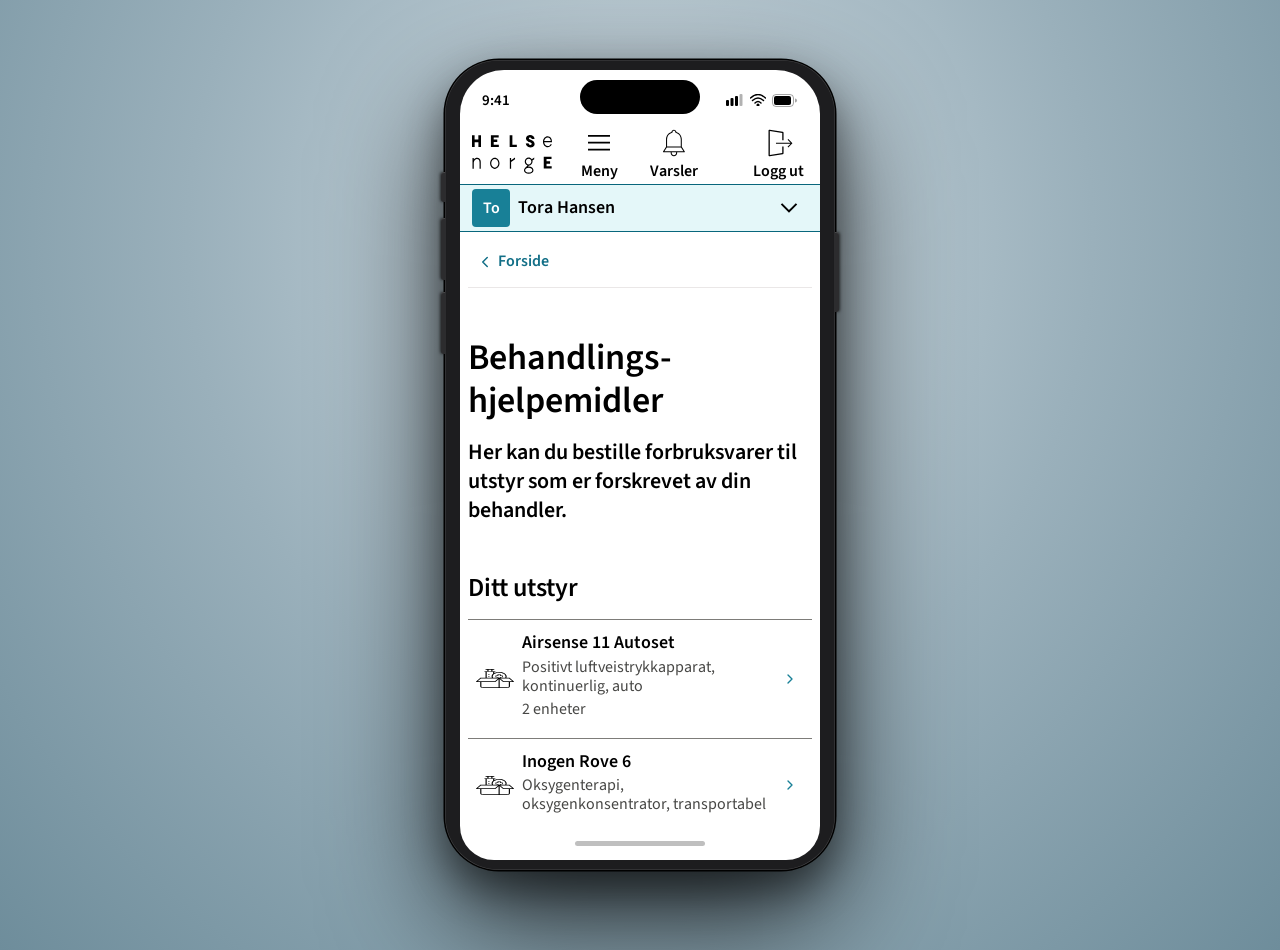
==== behandlingshjelpemidler/index.html @ 58b0ea26 "Antall column shrinks to fit content" ====
<!DOCTYPE html>
<html lang="no">
<head>
<meta charset="UTF-8">
<meta name="viewport" content="width=device-width, initial-scale=1.0">
<title>Behandlingshjelpemidler – Helsenorge</title>
<link href="https://fonts.googleapis.com/css2?family=Source+Sans+3:wght@400;600;700&family=Source+Sans+Pro:wght@400;600;700&display=swap" rel="stylesheet">
<script src="https://mcp.figma.com/mcp/html-to-design/capture.js" async></script>
<style>
:root {
  --blueberry-50:  #E4F7F9; --blueberry-100: #CAE7ED; --blueberry-200: #AFDAE3;
  --blueberry-500: #188097; --blueberry-600: #126F87; --blueberry-700: #08667C;
  --blueberry-800: #06596C; --blueberry-900: #084350;
  --cherry-50: #FFF2EA; --cherry-100: #F7E1D2; --cherry-500: #C83521; --cherry-700: #A31F0E;
  --kiwi-50: #E6F8EE; --kiwi-100: #C2EDD6; --kiwi-700: #0CA161; --kiwi-800: #099150; --kiwi-900: #078141;
  --banana-50: #FDF8DF; --banana-100: #FCF2BF; --banana-700: #AB7C00; --banana-800: #916500;
  --neutral-50: #F5F3F3; --neutral-100: #EAE7E7; --neutral-200: #D6D4D3; --neutral-300: #BDBAB9;
  --neutral-500: #989693; --neutral-600: #7D7C79; --neutral-700: #62625F;
  --neutral-800: #474745; --neutral-900: #2B2C2B;

  --color-action-text-onlight:              #126F87;
  --color-action-text-onlight-hover:        #08667C;
  --color-action-border-onlight:            #188097;
  --color-action-border-onlight-hover:      #08667C;
  --color-action-background-onlight:        #188097;
  --color-action-background-onlight-hover:  #08667C;
  --color-action-background-onlight-active: #06596C;
  --color-action-graphics-onlight:          #188097;
  --color-action-background-transparent-onlight-hover: rgba(18,111,135,0.13);

  --color-base-text-onlight:         #000000;
  --color-base-text-ondark:          #ffffff;
  --color-base-text-onlight-subdued: #474745;
  --color-base-border-onlight:       #7D7C79;
  --color-base-border-onlight-subtle:#D6D4D3;
  --color-base-background-cherry:    #FFF2EA;
  --color-base-background-dark-neutral: #2B2C2B;

  --color-notification-background-info:    #E4F7F9;
  --color-notification-border-info:        #08667C;
  --color-notification-background-warning: #FDF8DF;
  --color-notification-border-warning:     #AB7C00;
  --color-notification-background-success: #E6F8EE;
  --color-notification-border-success:     #078141;
  --color-notification-background-error:   #FFF2EA;
  --color-notification-border-error:       #A31F0E;
  --color-notification-text-success:       #078141;
  --color-notification-text-warning:       #916500;
  --color-notification-text-error:         #A31F0E;

  --color-disabled-text:     #62625F;
  --color-disabled-border:   #7D7C79;
  --color-disabled-graphics: #62625F;
  --color-help-graphics-normal: #5C27A1;
  --color-placeholder-text-onlight: #62625F;

  --component-listelements-background-neutral-light:  #F5F3F3;
  --component-listelements-background-neutral-medium: #EAE7E7;
  --component-listelements-border-neutral-normal:     #7D7C79;

  --space-4xs: 0.125rem; --space-3xs: 0.25rem; --space-2xs: 0.5rem;
  --space-xs: 0.75rem;   --space-s: 1rem;      --space-m: 1.5rem;
  --space-l: 2rem;       --space-xl: 3rem;     --space-2xl: 4rem;

  --mobile-h1: 600 2rem/120% 'Source Sans Pro', sans-serif;
  --mobile-h2: 600 1.625rem/120% 'Source Sans Pro', sans-serif;
  --mobile-h3: 600 1.375rem/136% 'Source Sans Pro', sans-serif;
  --mobile-h4: 600 1.25rem/130% 'Source Sans Pro', sans-serif;
  --mobile-label: 600 1.125rem/120% 'Source Sans Pro', sans-serif;
  --mobile-label-subdued: 400 1.125rem/120% 'Source Sans Pro', sans-serif;
  --mobile-sublabel: 600 1rem/120% 'Source Sans 3', sans-serif;
  --mobile-sublabel-subdued: 400 1rem/120% 'Source Sans 3', sans-serif;
  --mobile-body: 400 1.125rem/150% 'Source Sans Pro', sans-serif;
  --mobile-body-strong: 600 1.125rem/150% 'Source Sans Pro', sans-serif;
  --mobile-image-caption: 400 1rem/150% 'Source Sans Pro', sans-serif;

  --radius-s: 4px; --radius-m: 8px; --radius-l: 16px; --radius-full: 9999px;
  --focus-outline: 3px solid #000; --focus-offset: 2px;
}

*, *::before, *::after { box-sizing: border-box; margin: 0; padding: 0; }
[hidden] { display: none !important; }

body {
  font: var(--mobile-body);
  color: var(--color-base-text-onlight);
  background: #fff;
  display: flex; flex-direction: column; align-items: center; min-height: 100vh;
}

a:focus-visible, button:focus-visible, input:focus-visible, textarea:focus-visible {
  outline: var(--focus-outline); outline-offset: var(--focus-offset); border-radius: var(--radius-s);
}

.app {
  background: #fff; width: 100%; min-height: 100vh;
  display: flex; flex-direction: column; align-items: center; gap: var(--space-3xs);
}

/* ── Header ── */
.header { background: var(--blueberry-50); width: 100%; }
.header__top {
  background: #fff; display: flex; align-items: center;
  justify-content: space-between; padding: 0 12px;
}
.header__left { display: flex; gap: 24px; align-items: center; }
.logo { display: flex; align-items: center; text-decoration: none; flex-shrink: 0; }
.logo img { height: 34px; width: 80px; display: block; }
.icon-btn {
  display: flex; flex-direction: column; align-items: center;
  gap: 0; background: none; border: none; cursor: pointer;
  padding: 0 4px 4px; border-radius: var(--radius-m);
  color: var(--color-base-text-onlight); transition: background 0.15s;
}
.icon-btn:hover { background: var(--color-action-background-transparent-onlight-hover); }
.icon-btn__icon { width: 38px; height: 38px; display: flex; align-items: center; justify-content: center; }
.icon-btn__icon svg { display: block; }
.icon-btn__label { font: 600 16px/18px 'Source Sans Pro', sans-serif; color: var(--color-base-text-onlight); white-space: nowrap; }
.profile-bar {
  background: var(--blueberry-50);
  border-top: 1px solid var(--blueberry-700);
  border-bottom: 1px solid var(--blueberry-700);
  display: flex; align-items: center; gap: var(--space-2xs);
  padding: var(--space-3xs) var(--space-xs); cursor: pointer;
}
.profile-bar__inner { display: flex; flex: 1; gap: var(--space-2xs); align-items: center; min-width: 0; }
.avatar {
  width: 38px; height: 38px; background: var(--color-action-background-onlight);
  border-radius: var(--radius-s); display: flex; align-items: center;
  justify-content: center; flex-shrink: 0; color: #fff;
  font: 600 16px/1.4 'Source Sans Pro', sans-serif;
}
.profile-bar__name { font: var(--mobile-label); color: var(--color-base-text-onlight); white-space: nowrap; }
.chevron { width: 38px; height: 38px; display: flex; align-items: center; justify-content: center; flex-shrink: 0; }
.chevron svg { display: block; }

/* ── Page title ── */
.page-title { width: 344px; padding-top: var(--space-xl); }
.page-title h1 { font: 600 2.25rem/120% 'Source Sans Pro', sans-serif; color: var(--color-base-text-onlight); }
.page-intro { width: 344px; font: 600 1.375rem/130% 'Source Sans Pro', sans-serif; color: var(--color-base-text-onlight); }
.section-h2 { width: 344px; font: var(--mobile-h2); color: var(--color-base-text-onlight); }

/* ── Notification panel ── */
.notification-panel {
  width: 344px; border-radius: var(--radius-m);
  display: flex; gap: var(--space-xs); padding: var(--space-xs) var(--space-s); align-items: flex-start;
}
.notification-panel--info    { background: var(--color-notification-background-info); border: 2px solid var(--color-notification-border-info); border-radius: var(--radius-s); box-shadow: 4px 4px 6px 0px rgba(0,0,0,0.15); gap: 4px; padding: 8px 8px 12px 8px; }
.notification-panel--success { background: var(--color-notification-background-success); border-left: 4px solid var(--color-notification-border-success); }
.notification-panel--warning { background: var(--color-notification-background-warning); border-left: 4px solid var(--color-notification-border-warning); }
.notification-panel--error   { background: #FFF2EA; border: 2px solid #A31F0E; border-radius: 4px; box-shadow: 4px 4px 6px 0px rgba(0,0,0,0.15); gap: 4px; padding: 8px 8px 12px 8px; }
.notification-panel__icon { width: 24px; height: 24px; flex-shrink: 0; margin-top: 2px; }
.notification-panel__icon svg { width: 24px; height: 24px; }
.notification-panel--success .notification-panel__icon { color: var(--color-notification-border-success); }
.notification-panel--warning .notification-panel__icon { color: var(--color-notification-border-warning); }
.notification-panel--info    .notification-panel__icon { color: var(--color-notification-border-info); }
.notification-panel__body { flex: 1; min-width: 0; }
.notification-panel__title { font: var(--mobile-body-strong); color: var(--color-base-text-onlight); margin-bottom: var(--space-4xs); }
.notification-panel__text  { font: var(--mobile-image-caption); color: var(--color-base-text-onlight); }

/* ── Equipment accordion card ── */
.equipment-card {
  width: 344px; background: #fff;
  border: 1px solid var(--neutral-200); border-radius: var(--radius-m); overflow: hidden;
}
.equipment-card + .equipment-card { margin-top: var(--space-2xs); }

.equipment-card__toggle {
  width: 100%; background: var(--neutral-50); border: none;
  border-bottom: 1px solid #fff;
  padding: var(--space-s); display: flex; align-items: center;
  gap: var(--space-xs); cursor: pointer; text-align: left;
}
.equipment-card__toggle:hover,
.equipment-card--open .equipment-card__toggle { background: var(--neutral-100); }

.equipment-card__icon {
  width: 40px; height: 40px; flex-shrink: 0; object-fit: contain;
}
.equipment-card__toggle-text { flex: 1; min-width: 0; }
.equipment-card__name  { font: var(--mobile-body-strong); color: var(--color-base-text-onlight); }
.equipment-card__model { font: var(--mobile-sublabel-subdued); color: var(--color-base-text-onlight-subdued); margin-top: 2px; }

.equipment-card__chevron {
  width: 20px; height: 20px; flex-shrink: 0;
  color: var(--color-action-text-onlight);
}

/* Deaktivert status variant */
.equipment-card__deaktivert-badge {
  display: inline-flex; align-items: center; gap: 6px;
  font: 400 16px/120% 'Source Sans 3', sans-serif; color: var(--color-base-text-onlight);
  margin-bottom: 2px;
}

/* ── Help expander ── */
.help-expander { width: 100%; margin-top: 1rem; }
.help-expander__trigger {
  display: flex; align-items: center;
  width: 100%; background: none; border: none; cursor: pointer; text-align: left;
  padding: 10px 2px 4px 8px; min-height: 44px;
}
.help-expander__trigger-inner { display: flex; align-items: flex-start; gap: 8px; }
.help-expander__question-icon { flex-shrink: 0; margin-top: 1px; }
.help-expander__trigger-text { font: 600 16px/1.2 'Source Sans 3', sans-serif; color: #5B22A6; padding-top: 3px; }
.help-expander__chevron { flex-shrink: 0; transition: transform 0.2s ease; margin-left: 1rem; width: 8.8px; height: 5.5px; }
.help-expander__trigger[aria-expanded="true"] .help-expander__chevron { transform: scaleY(-1); }
.help-expander__body { }
.help-expander__content {
  background: #F4ECFE; border: 1px solid #9153E2; border-radius: 4px;
  padding: 16px 16px 16px 36px; display: flex; flex-direction: column; gap: 10px;
}
.help-expander__text { font: 400 16px/1.5 'Source Sans Pro', sans-serif; color: #000; margin: 0; }
.help-expander__link {
  color: #126F87; text-decoration: underline;
  font: 600 16px/1.5 'Source Sans Pro', sans-serif;
}

/* Body: info + consumables list — hidden when collapsed */
.equipment-card__body {
  padding: 12px 16px 32px 14px;
  display: flex; flex-direction: column; gap: var(--space-s); align-items: flex-start;
}
.equipment-card__body .btn-outline { margin-top: 1rem; }
.equipment-card__divider { border: none; height: 1px; background: #949494; margin: var(--space-xs) 0; width: 100%; }

/* Duolist */
.duolist { display: flex; flex-direction: column; gap: var(--space-xs); }
.duolist__row { display: flex; flex-direction: column; gap: 2px; }
.duolist__key { font: var(--mobile-body-strong); color: var(--color-base-text-onlight); }
.duolist__value { font: var(--mobile-body); color: var(--color-base-text-onlight); }
.duolist__value--strong { font: var(--mobile-sublabel); color: var(--color-base-text-onlight); }
.duolist__value--urgent { font: var(--mobile-sublabel); color: var(--cherry-500); }
.unit-card { border: 1px solid #BDBAB9; background: #fff; display: flex; overflow: hidden; margin-bottom: var(--space-s); }
.unit-card__inner { border: 8px solid #EAE7E7; padding: 8px; display: flex; flex: 1; align-items: flex-start; }
.unit-card__status-strip { width: 6px; flex-shrink: 0; align-self: stretch; opacity: 0; }
.unit-card__content { flex: 1; padding: 16px 16px 16px 10px; display: flex; flex-direction: column; gap: 16px; }
.unit-card__label { font: 600 22px/1.36 'Source Sans Pro', sans-serif; color: #000; }
.unit-card__body { font: 400 18px/1.5 'Source Sans Pro', sans-serif; color: #000; }
.equip-list__units { font: var(--mobile-sublabel-subdued); color: var(--color-base-text-onlight-subdued); }

/* Read-only consumable list (expanded view) */
.consumable-info-list { display: flex; flex-direction: column; }
.consumable-info-row {
  display: flex; justify-content: space-between; align-items: baseline;
  gap: var(--space-xs); padding: var(--space-2xs) 0;
  border-bottom: 1px solid var(--neutral-100);
}
.consumable-info-row:last-child { border-bottom: none; }
.consumable-info-row__name { font: var(--mobile-sublabel); color: var(--color-base-text-onlight); flex: 1; }
.consumable-info-row__quota { font: var(--mobile-sublabel-subdued); color: var(--color-disabled-text); white-space: nowrap; }

/* ── Buttons ── */
.btn-primary {
  display: flex; align-items: center; justify-content: center; gap: var(--space-2xs);
  background: var(--color-action-background-onlight); color: #fff;
  border: none; border-radius: var(--radius-m); padding: var(--space-xs) var(--space-m); min-height: 44px;
  font: var(--mobile-label); cursor: pointer; width: auto; transition: background 0.15s;
}
.btn-primary:hover { background: var(--color-action-background-onlight-hover); }
.btn-primary svg { width: 20px; height: 20px; }
.btn-primary:disabled { background: var(--neutral-200); color: var(--color-disabled-text); cursor: not-allowed; }

.btn-outline {
  display: inline-flex; align-items: center; gap: var(--space-3xs);
  background: none; border: 2px solid var(--color-action-border-onlight);
  border-radius: var(--radius-m); cursor: pointer;
  padding: var(--space-2xs) var(--space-s);
  color: var(--color-action-text-onlight); font: var(--mobile-label); font-size: 1rem;
  transition: border-color 0.15s, background 0.15s; text-decoration: none;
  width: auto;
}
.btn-outline:hover { border-color: var(--color-action-border-onlight-hover); background: var(--color-action-background-transparent-onlight-hover); }
.btn-outline svg { width: 18px; height: 18px; }

.order-cancel-link {
  font: var(--mobile-label-subdued); color: var(--color-action-text-onlight);
  text-decoration: underline; text-underline-offset: 3px; background: none;
  border: none; cursor: pointer; padding: 0; align-self: flex-start; margin-top: var(--space-2xs);
}

.btn-borderless {
  display: inline-flex; align-items: center; gap: var(--space-3xs);
  background: none; border: none; cursor: pointer;
  padding: var(--space-2xs) 0; text-decoration: none;
  color: var(--color-action-text-onlight); border-radius: var(--radius-s);
}
.btn-borderless:hover { color: var(--color-action-text-onlight-hover); }
.btn-borderless__text { font: var(--mobile-label-subdued); text-decoration: underline; text-underline-offset: 2px; }
.btn-borderless__icon { width: 38px; height: 38px; display: flex; align-items: center; justify-content: center; }
.btn-borderless__icon svg { width: 20px; height: 20px; }

/* ── Qty control ── */
.qty-control { display: flex; align-items: center; gap: var(--space-3xs); flex-shrink: 0; }
.qty-btn {
  min-width: 44px; height: 36px; border: 2px solid #188097;
  border-radius: 8px; background: none; cursor: pointer;
  display: flex; align-items: center; justify-content: center;
  padding: 0 12px;
  color: #126f87; font: 600 18px/22px 'Source Sans Pro', sans-serif; transition: background 0.15s;
}
.qty-btn:hover { background: var(--color-action-background-transparent-onlight-hover); }
.qty-btn:disabled { border: 2px dashed #989693; color: #62625f; cursor: not-allowed; }
.qty-display { font: var(--mobile-label); color: var(--color-base-text-onlight); min-width: 28px; text-align: center; }

/* ── Order flow ── */
.order-nav {
  width: 100%; display: flex; align-items: center;
  padding: 0 var(--space-s); height: 52px; border-bottom: 1px solid var(--neutral-100);
  background: #fff;
}
.order-nav__back {
  display: flex; align-items: center; gap: var(--space-3xs);
  background: none; border: none; cursor: pointer;
  color: var(--color-action-text-onlight); font: var(--mobile-sublabel); padding: var(--space-2xs);
  border-radius: var(--radius-s);
}
.order-nav__back:hover { background: var(--color-action-background-transparent-onlight-hover); }
.order-nav__back svg { width: 18px; height: 18px; }

/* ── iOS-style confirmation alert ── */
.ios-alert-overlay {
  position: fixed; inset: 0; background: rgba(0,0,0,0.4);
  display: flex; align-items: center; justify-content: center;
  z-index: 9999; padding: 20px;
}
.ios-alert {
  background: rgba(242,242,247,0.98); backdrop-filter: blur(20px);
  border-radius: 14px; width: 270px; overflow: hidden;
  box-shadow: 0 4px 32px rgba(0,0,0,0.3);
}
.ios-alert__body {
  padding: 20px 16px 16px;
  text-align: center;
}
.ios-alert__title {
  font: 600 17px/1.3 -apple-system, 'SF Pro Display', sans-serif;
  color: #000; margin-bottom: 4px;
}
.ios-alert__message {
  font: 400 13px/1.4 -apple-system, 'SF Pro Text', sans-serif;
  color: #000;
}
.ios-alert__buttons {
  display: flex; border-top: 0.5px solid rgba(60,60,67,0.29);
}
.ios-alert__btn {
  flex: 1; padding: 11px 8px;
  background: none; border: none; cursor: pointer;
  font: 400 17px/1.3 -apple-system, 'SF Pro Text', sans-serif;
  color: #007AFF;
}
.ios-alert__btn + .ios-alert__btn {
  border-left: 0.5px solid rgba(60,60,67,0.29);
}
.ios-alert__btn--confirm { font-weight: 600; }
.ios-alert__btn:active { background: rgba(0,0,0,0.1); }

/* ── Wizard progress bar ── */
.wizard-bar { width: 344px; padding: var(--space-m) 0 var(--space-s); }
.wizard-bar__track { display: flex; align-items: center; height: 24px; }
.wizard-cap { width: 4px; height: 12px; flex-shrink: 0; }
.wizard-cap--done { background: var(--blueberry-600); border-radius: 6px 0 0 6px; }
.wizard-cap--end  { background: var(--blueberry-50);  border-radius: 0 6px 6px 0; }
.wizard-seg { flex: 1; height: 12px; }
.wizard-seg--done { background: var(--blueberry-600); }
.wizard-seg--todo { background: var(--blueberry-50); }
.wizard-dot {
  width: 24px; height: 24px; flex-shrink: 0;
  position: relative; display: flex; align-items: center; justify-content: center;
}
.wizard-dot::before {
  content: ''; position: absolute; left: 0; right: 0; top: 6px; bottom: 6px;
}
.wizard-dot--done::before    { background: var(--blueberry-600); }
.wizard-dot--todo::before    { background: var(--blueberry-50); }
.wizard-dot--current::before { background: linear-gradient(to right, var(--blueberry-600) 50%, var(--blueberry-50) 50%); }
.wizard-pip { position: relative; z-index: 1; border-radius: 50%; }
.wizard-dot--done .wizard-pip    { width: 8px; height: 8px; background: #fff; }
.wizard-dot--todo .wizard-pip    { width: 8px; height: 8px; background: #fff; border: 1.5px solid var(--blueberry-200); }
.wizard-dot--current .wizard-pip { width: 20px; height: 20px; background: #fff; border: 2.5px solid var(--blueberry-600); box-shadow: 0 0 0 2px #fff; }

#viewOrder { width: 100%; display: flex; flex-direction: column; align-items: center; }
.order-step { width: 344px; display: flex; flex-direction: column; gap: var(--space-s); padding-bottom: var(--space-xl); }
.order-step .btn-primary, .order-step .btn-outline, .order-step .btn-borderless { align-self: flex-start; }
.order-step__title { font: var(--mobile-h2); color: var(--color-base-text-onlight); }
.order-step__optional { font: var(--mobile-sublabel-subdued); color: var(--color-disabled-text); margin-top: calc(-1 * var(--space-3xs)); }

/* Per-machine section in Step 1 */
.order-machine { width: 100%; border: 1px solid #7D7C79; background: #F5F3F3; overflow: hidden; }
.order-machine + .order-machine { margin-top: 8px; }
.order-machine__header {
  display: flex; align-items: center;
  padding: 8px;
  background: #EAE7E7;
  border-bottom: 1px solid #fff;
}
.order-machine__icon { width: 38px; height: 38px; flex-shrink: 0; object-fit: contain; }
.order-machine__info { flex: 1; min-width: 0; padding: 12px 0 12px 8px; }
.order-machine__label { font: 600 18px/1.2 'Source Sans Pro', sans-serif; color: #000; }
.order-machine__type { font: 400 16px/1.2 'Source Sans Pro', sans-serif; color: #474745; margin-top: 2px; }
.order-machine__body { display: flex; flex-direction: column; background: #fff; padding: 12px 16px 32px 14px; }

.order-consumable-row {
  display: flex; align-items: center; gap: var(--space-xs);
  padding: var(--space-xs) 0; border-bottom: 1px solid var(--neutral-100);
}
.order-consumable-row:last-child { border-bottom: none; }
.order-consumable-row__info { flex: 1; min-width: 0; }
.order-consumable-row__name { font: var(--mobile-sublabel-subdued); color: var(--color-base-text-onlight); }
.order-consumable-row__quota { font: var(--mobile-sublabel-subdued); color: var(--color-disabled-text); margin-top: 2px; }
.order-consumable-row__last-order { font: var(--mobile-sublabel-subdued); color: var(--color-base-text-onlight-subdued); margin-top: 2px; }
.order-consumable-row__unavailable { font: var(--mobile-sublabel-subdued); display: inline-flex; align-items: center; gap: 6px; margin-top: 4px; color: var(--banana-700); }
.order-consumable-row__unavailable svg { width: 16px; height: 16px; flex-shrink: 0; }

/* Step 2: Delivery */
.radio-group { display: flex; flex-direction: column; gap: var(--space-2xs); }
.radio-item {
  display: flex; align-items: flex-start; gap: var(--space-xs);
  background: var(--neutral-50); border: 1.5px solid var(--neutral-200);
  border-radius: var(--radius-m); padding: var(--space-s); cursor: pointer;
}
.radio-item--selected { border-color: var(--color-action-border-onlight); background: var(--blueberry-50); }
.radio-item input[type="radio"] { margin-top: 3px; accent-color: var(--color-action-background-onlight); flex-shrink: 0; width: 18px; height: 18px; }
.radio-item__label { font: var(--mobile-body); color: var(--color-base-text-onlight); }
.radio-item__sub { font: var(--mobile-image-caption); color: var(--color-disabled-text); margin-top: 2px; }

.alt-address-form { display: flex; flex-direction: column; gap: var(--space-xs); margin-top: var(--space-xs); }
.form-field label { display: block; font: var(--mobile-sublabel); color: var(--color-base-text-onlight); margin-bottom: var(--space-3xs); }
.form-field input, .form-field textarea {
  width: 100%; border: 1.5px solid var(--neutral-300); border-radius: var(--radius-m);
  padding: var(--space-xs) var(--space-s); font: var(--mobile-body);
  color: var(--color-base-text-onlight); background: #fff; resize: none;
}
.form-field input:focus, .form-field textarea:focus { border-color: var(--color-action-border-onlight); outline: none; }

.form-field__error-msg { display: none; font: var(--mobile-label); color: #A31F0E; margin-bottom: var(--space-2xs); }
.form-field--error { border-left: 4px solid #A31F0E; background: var(--color-notification-background-error); border-top: 1px solid #D56147; border-right: 1px solid #D56147; border-bottom: 1px solid #D56147; padding: 16px 12px 24px 8px; }
.form-field--error .form-field__error-msg { display: block; }
.form-field--error input { border: 2px solid var(--color-base-border-onlight); }

/* Step 4: Summary */
.summary-machine {
  border: 1px solid var(--neutral-200); border-radius: var(--radius-m); overflow: hidden;
}
.summary-machine + .summary-machine { margin-top: var(--space-2xs); }
.summary-machine__header {
  background: var(--neutral-50); padding: 8px 12px;
  border-bottom: 1px solid var(--neutral-100);
  font: 600 1.2rem/120% 'Source Sans Pro', sans-serif; color: var(--color-base-text-onlight);
  margin: 0;
}
.summary-machine__model { font: var(--mobile-sublabel-subdued); color: var(--color-disabled-text); }
.confirm-table { width: 100%; border-collapse: collapse; }
.confirm-table th { padding: 8px 12px; font: 600 16px/20px 'Source Sans Pro', sans-serif; color: var(--color-base-text-onlight); text-align: left; border-bottom: 1px solid #989693; }
.confirm-table th:last-child { width: 1%; white-space: nowrap; }
.confirm-table td { padding: 8px 12px; font: 400 16px/20px 'Source Sans Pro', sans-serif; color: var(--color-base-text-onlight); border-bottom: 1px solid #989693; background: #fff; }
.confirm-table tr:last-child td { border-bottom: none; }
.confirm-table td:last-child { white-space: nowrap; }
.confirm-table-flat { width: 100%; border-collapse: collapse; margin-bottom: var(--space-s); }
.confirm-table-flat th { background: #F5F3F3; border: 1px solid #989693; padding: 8px 12px; font: 700 20px/24px 'Source Sans Pro', sans-serif; color: #000; text-align: left; vertical-align: bottom; }
.confirm-table-flat th:last-child { width: 1%; white-space: nowrap; }
.confirm-table-flat td:last-child { white-space: nowrap; }
.confirm-table-flat td { background: #fff; border: 1px solid #989693; padding: 8px 12px; font: 400 16px/normal 'Source Sans Pro', sans-serif; color: #000; vertical-align: top; }

.summary-section {
  border: 1px solid var(--neutral-200); border-radius: var(--radius-m); overflow: hidden;
  margin-top: var(--space-2xs);
}
.summary-section__header {
  background: var(--neutral-50); padding: var(--space-xs) var(--space-s);
  border-bottom: 1px solid var(--neutral-100);
  font: var(--mobile-sublabel); color: var(--color-base-text-onlight);
}
.summary-section__body { padding: var(--space-xs) var(--space-s); font: var(--mobile-body); color: var(--color-base-text-onlight); }

/* ── Order history card ── */
/* ── Siste bestilling expander card ── */
.order-card {
  width: 344px; background: #fff;
  border-top: 1px solid #7D7C79;
  border-bottom: 1px solid #7D7C79;
}
.order-card__toggle {
  width: 100%; background: #fff; border: none; cursor: pointer; text-align: left;
  display: flex; align-items: center; justify-content: space-between;
  min-height: 64px; padding: var(--space-2xs);
}
.order-card__toggle:hover,
.order-card--open .order-card__toggle { background: #E7E7E7; }
.order-card__main { flex: 1; min-width: 0; padding-left: var(--space-2xs); }
.order-card__status-row {
  display: flex; align-items: center; gap: var(--space-2xs); min-height: 28px;
}
.order-card__dot-clip { width: 24px; height: 24px; flex-shrink: 0; }
.order-card__dot-clip img { width: 24px; height: 24px; display: block; }
.order-card__status-text { font: 400 1rem/1.2 'Source Sans 3', sans-serif; color: var(--neutral-800); }
.order-card__title { font: 400 1.125rem/1.2 'Source Sans Pro', sans-serif; color: #000; margin-bottom: 4px; }
.order-card__subtitle { font: 400 1.125rem/1.2 'Source Sans Pro', sans-serif; color: var(--color-base-text-onlight); }
.order-card__chevron-wrap {
  display: flex; align-items: center; justify-content: center;
  width: 44px; min-height: 48px; flex-shrink: 0;
}
.order-card__chevron-wrap img { width: 38px; height: 38px; transform: scaleY(1); transition: transform 0.2s ease; }
.order-card--open .order-card__chevron-wrap img { transform: scaleY(-1); }
.order-card__body { background: #F5F3F3; padding: var(--space-xs) var(--space-s); display: flex; flex-direction: column; gap: var(--space-xs); border-top: 1px solid var(--neutral-100); }
.order-card__machine-section { display: flex; flex-direction: column; gap: var(--space-3xs); }
.order-card__machine-section + .order-card__machine-section { padding-top: var(--space-xs); border-top: 1px solid var(--neutral-100); }
.order-card__machine-name { font: var(--mobile-sublabel); color: var(--color-base-text-onlight); margin-bottom: var(--space-3xs); }
.order-card__line { display: flex; justify-content: space-between; }
.order-card__item { font: var(--mobile-body); color: var(--color-base-text-onlight); }
.order-card__qty  { font: var(--mobile-body); color: var(--color-disabled-text); }

/* ── Equipment link list ── */
.equip-list { width: 344px; display: flex; flex-direction: column; }
.equip-list__item {
  background: #fff; border-top: 1px solid #7D7C79; border-bottom: 1px solid #7D7C79;
  border-left: none; border-right: none;
  margin-bottom: -1px; width: 100%; display: flex; cursor: pointer;
  text-align: left; min-height: 64px; overflow: hidden; padding: 0;
}
.equip-list__item:hover { background: var(--neutral-50); }
.equip-list__status-strip { width: 6px; flex-shrink: 0; align-self: stretch; }
.equip-list__inner {
  flex: 1; min-width: 0; display: flex; align-items: center;
  justify-content: space-between; padding: 8px 0 8px 2px; align-self: stretch;
}
.equip-list__element { flex: 1; min-width: 0; display: flex; flex-direction: column; }
.equip-list__status-dot-row { display: flex; align-items: center; gap: 8px; padding-top: 0.5rem; padding-bottom: 2px; padding-left: 8px; }
.equip-list__status-dot-text { font: 400 16px/1.2 'Source Sans 3', sans-serif; color: #474745; }
.equip-list__icon-frame { width: 38px; flex-shrink: 0; display: flex; align-items: center; justify-content: center; }
.equip-list__icon { width: 38px; height: 38px; object-fit: contain; }
.equip-list__label { flex: 1; min-width: 0; padding: 4px 0 10px 8px; display: flex; flex-direction: column; gap: 4px; }
.equip-list__name  { font: 600 18px/1.2 'Source Sans Pro', sans-serif; color: #000; }
.equip-list__model { font: 400 16px/1.2 'Source Sans 3', sans-serif; color: #474745; }
.equip-list__chevron { width: 44px; height: 48px; flex-shrink: 0; display: flex; align-items: center; justify-content: center; }

/* ── Link list ── */
.link-list { width: 336px; display: flex; flex-direction: column; list-style: none; padding: 0; margin: 0; }
.link-list__item {
  background: var(--component-listelements-background-neutral-light);
  border-top: 1px solid var(--component-listelements-border-neutral-normal);
  border-bottom: 1px solid var(--component-listelements-border-neutral-normal);
  display: flex; align-items: center; justify-content: space-between;
  gap: var(--space-xs); padding: var(--space-xs) var(--space-2xs);
  text-decoration: none; margin-top: -1px; transition: background 0.12s;
}
.link-list__item:first-child { margin-top: 0; }
.link-list__item:hover { background: var(--component-listelements-background-neutral-medium); }
.link-list__item span { font: var(--mobile-label-subdued); color: var(--color-base-text-onlight); flex: 1; }
.link-list__chevron { width: 38px; height: 38px; display: flex; align-items: center; justify-content: center; flex-shrink: 0; }
.link-list__chevron svg { width: 14px; height: 14px; }

/* ── Spacing ── */
.sp-3xs { height: var(--space-3xs); flex-shrink: 0; width: 100%; }
.sp-2xs { height: var(--space-2xs); flex-shrink: 0; width: 100%; }
.sp-xs  { height: var(--space-xs);  flex-shrink: 0; width: 100%; }
.sp-s   { height: var(--space-s);   flex-shrink: 0; width: 100%; }
.sp-m   { height: var(--space-m);   flex-shrink: 0; width: 100%; }
.sp-l   { height: var(--space-l);   flex-shrink: 0; width: 100%; }
.sp-xl  { height: var(--space-xl);  flex-shrink: 0; width: 100%; }

/* ── Footer ── */
.footer {
  background: var(--color-base-background-dark-neutral);
  width: 100%; padding: var(--space-m) var(--space-xs);
  display: flex; flex-direction: column; gap: var(--space-s);
}
.footer__row { display: flex; align-items: center; gap: var(--space-s); }
.footer__icon { width: 38px; height: 38px; display: flex; align-items: center; justify-content: center; flex-shrink: 0; color: #fff; }
.footer__icon svg { width: 24px; height: 24px; }
.footer__text-large { font: var(--mobile-label); color: #fff; display: block; }
.footer__text-small { font: var(--mobile-image-caption); color: var(--neutral-300); display: block; }
.footer__divider { height: 1px; background: var(--neutral-800); }
.footer__links { display: flex; flex-direction: column; gap: var(--space-s); }
.footer__link { font: var(--mobile-label-subdued); font-size: 1.125rem; color: #fff; text-decoration: none; }
.footer__link:hover { text-decoration: underline; }
.footer__lang { display: flex; gap: var(--space-m); align-items: center; }
.footer__lang-sep { width: 1px; height: 24px; background: var(--neutral-700); }
.footer__brand { font: var(--mobile-h4); color: #fff; }
/* ── Field tags (required/optional) ── */
.field-tag {
  font: 400 1rem/1.5 'Source Sans Pro', sans-serif;
  color: #474745;
  display: inline;
}
.field-tag--required {
  background: linear-gradient(180deg, rgba(252,242,191,0) 8%, rgb(252,242,191) 8%, rgb(252,242,191) 92%, rgba(252,242,191,0) 92%);
}
.field-tag--optional {
  background: linear-gradient(180deg, rgba(202,231,237,0) 8%, rgb(202,231,237) 8%, rgb(202,231,237) 92%, rgba(202,231,237,0) 92%);
}

/* ── Consumable status list (expanded equipment card) ── */
.consumable-section { border-top: 1px solid #7D7C79; border-bottom: 1px solid #7D7C79; margin-top: var(--space-m); }
.consumable-section__header { background: #F5F3F3; border-bottom: 1px solid #fff; padding: 20px 16px; font: 600 26px/1.2 'Source Sans Pro', sans-serif; color: #000; }
.consumable-section__body { padding: 12px 16px 32px 14px; display: flex; flex-direction: column; gap: 16px; align-items: flex-start; }
.consumable-section__body .btn-outline { margin-top: 1rem; }
.consumable-status-row { display: flex; flex-direction: column; gap: 2px; }
.consumable-status-row__name { font: 400 18px/1.5 'Source Sans Pro', sans-serif; color: #000; }
.consumable-status-row__last-order { font: 400 16px/1.2 'Source Sans 3', sans-serif; color: #62625F; }
.consumable-status-badge { font: 400 16px/1.2 'Source Sans 3', sans-serif; display: inline-flex; align-items: center; gap: 8px; margin-top: 2px; }
.consumable-status-badge svg { width: 16px; height: 16px; flex-shrink: 0; }
.consumable-status-badge--ok   { color: #078141; }
.consumable-status-badge--wait { color: #AB7C00; }
.consumable-status-badge--no   { color: #AB7C00; }

/* ── Delivery select dropdown ── */
.delivery-select-wrap { position: relative; }
.delivery-select-wrap::after {
  content: '';
  position: absolute; right: var(--space-s); top: 50%; transform: translateY(-50%);
  width: 0; height: 0;
  border-left: 5px solid transparent; border-right: 5px solid transparent;
  border-top: 6px solid var(--color-base-text-onlight-subdued);
  pointer-events: none;
}
.delivery-select {
  width: 100%; border: 1.5px solid var(--neutral-300); border-radius: var(--radius-m);
  padding: var(--space-xs) var(--space-s); font: var(--mobile-body);
  color: var(--color-base-text-onlight); background: #fff;
  appearance: none; -webkit-appearance: none; cursor: pointer;
}
.delivery-select:focus { border-color: var(--color-action-border-onlight); outline: none; }
.delivery-address-form { display: flex; flex-direction: column; gap: var(--space-xs); }

/* ── History view ── */
#viewHistory { width: 100%; display: flex; flex-direction: column; align-items: center; }
.history-card {
  width: 344px; background: #fff;
  border-top: 1px solid #7D7C79;
  border-bottom: 1px solid #7D7C79;
  margin-bottom: -1px;
}
.history-card__toggle {
  width: 100%; background: #fff; border: none;
  padding: 8px 8px 8px 16px; display: flex; align-items: flex-start;
  justify-content: space-between; cursor: pointer; text-align: left;
  min-height: 64px;
}
.history-card__toggle:hover,
.history-card--open .history-card__toggle { background: #E7E7E7; }
.history-card__toggle-text { flex: 1; min-width: 0; padding: 4px 0; }
.history-card__title { font: 400 1.125rem/1.2 'Source Sans Pro', sans-serif; color: var(--color-base-text-onlight); }
.history-card__date  { font: 400 1.125rem/1.2 'Source Sans Pro', sans-serif; color: var(--color-base-text-onlight); }
.history-card__chevron-wrap {
  display: flex; align-items: center; justify-content: center;
  width: 44px; min-height: 48px; flex-shrink: 0;
}
.history-card__chevron-wrap img { width: 38px; height: 38px; transform: scaleY(1); transition: transform 0.2s ease; }
.history-card--open .history-card__chevron-wrap img { transform: scaleY(-1); }
.history-card__body {
  background: #F5F3F3;
  padding: var(--space-s); display: flex; flex-direction: column; gap: var(--space-xs);
  border-top: 1px solid var(--neutral-100);
}

/* ── Phone frame shell (desktop) ── */
.phone-wrap { display: contents; }
.phone-shell { display: contents; }
.phone-chrome-top, .phone-chrome-bottom { display: none; }
.phone-btn-silent, .phone-btn-vol-up, .phone-btn-vol-down, .phone-btn-power { display: none; }

@media (min-width: 480px) {
  body {
    background: radial-gradient(ellipse at 50% 25%, #cdd9e0 0%, #9ab0bb 50%, #6e8d9b 100%);
    padding: 60px 0 80px;
    justify-content: flex-start;
    align-items: center;
  }

  /* Outer wrapper — provides relative positioning for side buttons */
  .phone-wrap {
    display: block;
    position: relative;
    flex-shrink: 0;
  }

  /* Side buttons */
  .phone-btn-silent,
  .phone-btn-vol-up,
  .phone-btn-vol-down,
  .phone-btn-power {
    display: block;
    position: absolute;
    background: #2c2c2e;
    border-radius: 3px;
  }
  .phone-btn-silent {
    left: -4px; top: 112px;
    width: 4px; height: 30px;
    border-radius: 3px 0 0 3px;
    box-shadow: -1px 0 3px rgba(0,0,0,0.6), inset 0 1px 0 rgba(255,255,255,0.12);
  }
  .phone-btn-vol-up {
    left: -4px; top: 158px;
    width: 4px; height: 62px;
    border-radius: 3px 0 0 3px;
    box-shadow: -1px 0 3px rgba(0,0,0,0.6), inset 0 1px 0 rgba(255,255,255,0.12);
  }
  .phone-btn-vol-down {
    left: -4px; top: 232px;
    width: 4px; height: 62px;
    border-radius: 3px 0 0 3px;
    box-shadow: -1px 0 3px rgba(0,0,0,0.6), inset 0 1px 0 rgba(255,255,255,0.12);
  }
  .phone-btn-power {
    right: -4px; top: 172px;
    width: 4px; height: 80px;
    border-radius: 0 3px 3px 0;
    box-shadow: 1px 0 3px rgba(0,0,0,0.6), inset 0 1px 0 rgba(255,255,255,0.12);
  }

  /* iPhone outer frame */
  .phone-shell {
    display: flex;
    flex-direction: column;
    width: 390px;
    height: min(90vh, 852px);
    background: #1d1d1f;
    border-radius: 54px;
    padding: 10px 15px;
    box-shadow:
      inset 0 0 0 0.5px rgba(255,255,255,0.18),
      0 0 0 1.5px #000,
      0 50px 120px rgba(0,0,0,0.75),
      0 20px 40px rgba(0,0,0,0.45);
    overflow: hidden;
  }

  /* Status bar — appears as part of the screen, white background */
  .phone-chrome-top {
    display: flex;
    align-items: center;
    padding: 14px 22px 8px;
    flex-shrink: 0;
    position: relative;
    height: 54px;
    background: #fff;
    border-radius: 44px 44px 0 0;
  }
  /* Dynamic Island — black pill inside the screen */
  .phone-chrome-top__pill {
    position: absolute;
    left: 50%; top: 10px;
    transform: translateX(-50%);
    width: 120px; height: 34px;
    background: #000;
    border-radius: 18px;
    z-index: 2;
  }
  .phone-chrome-top__time {
    font: 600 15px/1 'Source Sans Pro', sans-serif;
    color: #000; flex: 1;
    position: relative; z-index: 1;
  }
  .phone-chrome-top__icons {
    display: flex; align-items: center; gap: 6px;
    position: relative; z-index: 1;
  }

  /* App — scrollable content, fills remaining height */
  .app {
    flex: 1;
    min-height: 0;
    width: 100%;
    overflow-y: auto;
    border-radius: 0;
    scrollbar-width: none;
  }
  .app::-webkit-scrollbar { display: none; }

  /* Home indicator */
  .phone-chrome-bottom {
    display: flex;
    align-items: center;
    justify-content: center;
    height: 34px;
    flex-shrink: 0;
    background: #fff;
    border-radius: 0 0 44px 44px;
  }
  .phone-chrome-bottom__bar {
    width: 130px; height: 5px;
    background: rgba(0,0,0,0.25);
    border-radius: 4px;
  }
}
</style>
</head>
<body>


<div class="phone-wrap">
<div class="phone-btn-silent"></div>
<div class="phone-btn-vol-up"></div>
<div class="phone-btn-vol-down"></div>
<div class="phone-btn-power"></div>
<div class="phone-shell">
<div class="phone-chrome-top">
  <span class="phone-chrome-top__time">9:41</span>
  <div class="phone-chrome-top__pill"></div>
  <div class="phone-chrome-top__icons">
    <svg width="18" height="12" viewBox="0 0 18 12" fill="#000"><rect x="0" y="6" width="3" height="6" rx="1"/><rect x="4.5" y="4" width="3" height="8" rx="1"/><rect x="9" y="2" width="3" height="10" rx="1"/><rect x="13.5" y="0" width="3" height="12" rx="1" opacity="0.3"/></svg>
    <svg width="16" height="12" viewBox="0 0 16 12" fill="none" stroke="#000" stroke-width="1.5" stroke-linecap="round"><path d="M0.5 4C3.2 1.5 5.5 0.5 8 0.5s4.8 1 7.5 3.5"/><path d="M2.5 6.5C4.5 4.8 6.2 4 8 4s3.5 0.8 5.5 2.5"/><path d="M5 9C6.2 7.9 7.1 7.5 8 7.5s1.8 0.4 3 1.5"/><circle cx="8" cy="11" r="0.8" fill="#000"/></svg>
    <svg width="26" height="13" viewBox="0 0 26 13" fill="none"><rect x="0.5" y="0.5" width="21" height="12" rx="3.5" stroke="#000" stroke-opacity="0.35"/><rect x="2" y="2" width="17" height="9" rx="2" fill="#000"/><path d="M23 4.5v4a2 2 0 0 0 0-4z" fill="#000" opacity="0.35"/></svg>
  </div>
</div>
<div class="app" id="app">

  <!-- ── SHARED HEADER ──────────────────────────────────── -->
  <header class="header">
    <div class="header__top">
      <div class="header__left">
        <a class="logo" href="#" aria-label="Helsenorge – til forsiden">
          <svg width="80" height="39" viewBox="0 0 80 39" fill="none" xmlns="http://www.w3.org/2000/svg"><path fill-rule="evenodd" clip-rule="evenodd" d="M56.6469 29.4761C55.1361 29.4761 53.9063 28.197 53.9063 26.6249C53.9063 25.0529 55.1361 23.7737 56.6469 23.7737C58.1578 23.7737 59.3875 25.0529 59.3875 26.6249C59.3875 28.197 58.1578 29.4761 56.6469 29.4761ZM56.7257 32.7427C58.6988 32.7427 60.3043 33.8282 60.3043 35.163C60.3043 36.4977 58.6988 37.5832 56.7257 37.5832C54.752 37.5832 53.1471 36.4977 53.1471 35.163C53.1471 33.8282 54.752 32.7427 56.7257 32.7427ZM56.6469 22.5902C54.4939 22.5902 52.7425 24.4001 52.7425 26.6249C52.7425 28.3882 53.8305 29.928 55.4536 30.4666C54.7744 31.145 53.0065 32.9161 52.8083 33.1319C52.2685 33.7314 51.9832 34.4337 51.9832 35.163C51.9832 37.1498 54.111 38.7661 56.7257 38.7661C59.3404 38.7661 61.4676 37.1498 61.4676 35.163C61.4676 33.1761 59.3404 31.5592 56.7257 31.5592C56.4352 31.5592 56.1447 31.5801 55.8571 31.6214C56.1076 31.3512 56.4446 30.9932 56.764 30.6566C58.8611 30.5921 60.5513 28.8037 60.5513 26.6249C60.5513 26.243 60.4978 25.8622 60.3914 25.491L62.2316 24.1443V22.4605L59.7874 24.2328C59.0505 23.2005 57.8919 22.5902 56.6469 22.5902ZM40.3829 0.180516H37.674V11.9726H44.8301V9.6863H40.3829V0.180516ZM58.7453 4.86556C57.8508 4.50333 56.8957 4.07356 56.8957 3.55832C56.8957 2.81055 57.2591 2.47761 58.0731 2.47761C59.4622 2.47761 59.641 3.76573 59.648 3.82072L59.6715 4.00722L62.5456 3.9588L62.5262 3.73465C62.2998 1.15542 60.2073 0 58.233 0C56.5305 0 53.9963 0.944421 53.9963 3.54457C53.9963 5.18595 55.2025 6.03354 56.3823 6.64622C56.5828 6.75022 56.8745 6.8614 57.2127 6.98991C58.2401 7.37964 59.7933 7.9696 59.7933 8.82974C59.7933 9.03297 59.6998 9.35814 59.4392 9.605C59.1587 9.87219 58.76 9.98935 58.2471 9.95289C57.0539 9.86801 56.6052 8.45496 56.6005 8.44062L56.554 8.28819L53.7352 8.37845L53.7558 8.60021C53.9169 10.3211 55.2449 12.3492 58.4571 12.4036C58.4847 12.4042 58.5118 12.4042 58.5394 12.4042C60.1203 12.4042 61.6564 11.6265 62.2957 10.4938C62.7885 9.62054 62.8226 8.09811 61.934 6.87754C61.3165 6.02935 60.2126 5.45971 58.7453 4.86556ZM74.5453 28.7194H78.1004V26.2525H74.5353V24.0146H79.5295V21.8096H71.7495V33.5616H79.6724V31.3088H74.5453V28.7194ZM39.112 23.0062H37.8375V33.8007H39.112V27.0212L43.0446 24.1443V22.4605L39.112 25.2388V23.0062ZM72.1829 6.10885C72.4252 4.00004 73.9402 2.37958 75.7109 2.37958C77.5247 2.37958 78.6438 3.73525 78.8038 6.10885H72.1829ZM80 6.70659C80 3.3001 78.3568 1.18411 75.7109 1.18411C73.0986 1.18411 70.9726 3.66113 70.9726 6.70659C70.9726 9.75145 73.0986 12.2291 75.7109 12.2291C77.3041 12.2291 78.7809 11.3056 79.6607 9.75922L79.7642 9.57751L78.7456 8.97977L78.6427 9.16089C77.9752 10.3336 76.8789 11.0336 75.7109 11.0336C73.9402 11.0336 72.4252 9.41313 72.1829 7.30432H80V6.70659ZM6.35683 4.58164H2.60119V0.180516H0V11.9439H2.68059V7.25411H6.42388V11.987H9.02918V0.180516H6.35683V4.58164ZM26.8323 9.67972H21.7052V7.09033H25.2597V4.62408H21.6946V2.38556H26.6894V0.180516H18.9082V11.9326H26.8323V9.67972ZM5.03183 22.6518C3.82621 22.6518 2.73057 23.2716 1.76726 24.4964V23.0062H0.492832V33.8007H1.76726V27.7481C1.76726 25.9507 3.24752 24.0122 4.70073 23.9082C5.51349 23.8502 6.12512 24.0188 6.57972 24.4246C7.13548 24.9226 7.45189 25.8054 7.52069 27.0487C7.62067 28.8545 7.58656 33.5431 7.58656 33.5903L7.5848 33.8007H8.75101V26.7397C8.75101 24.708 7.47365 22.6518 5.03183 22.6518ZM22.7979 32.6967C20.8448 32.6967 19.2563 30.7373 19.2563 28.3285C19.2563 25.9196 20.8448 23.9602 22.7979 23.9602C24.7504 23.9602 26.3395 25.9196 26.3395 28.3285C26.3395 30.7373 24.7504 32.6967 22.7979 32.6967ZM22.7979 22.7641C20.1967 22.7641 18.0801 25.2603 18.0801 28.3285C18.0801 31.396 20.1967 33.8922 22.7979 33.8922C25.3985 33.8922 27.5151 31.396 27.5151 28.3285C27.5151 25.2603 25.3985 22.7641 22.7979 22.7641Z" fill="black"/></svg>
        </a>
        <button class="icon-btn" aria-label="Åpne meny">
          <div class="icon-btn__icon" aria-hidden="true">
            <svg width="38" height="38" viewBox="0 0 38 38" fill="none" xmlns="http://www.w3.org/2000/svg"><path fill-rule="evenodd" clip-rule="evenodd" d="M29.9883 24.709V26.509H8V24.709H29.9883ZM29.9883 17.709V19.509H8V17.709H29.9883ZM29.9883 11V12.8H8V11H29.9883Z" fill="black"/></svg>
          </div>
          <span class="icon-btn__label">Meny</span>
        </button>
        <button class="icon-btn" aria-label="Varsler">
          <div class="icon-btn__icon" aria-hidden="true">
            <svg width="48" height="48" viewBox="0 0 48 48" fill="none" xmlns="http://www.w3.org/2000/svg"><path fill-rule="evenodd" clip-rule="evenodd" d="M28.0042 34.4813V34.2723H19.7962V34.4813H11.9022L14.9592 29.5643H32.8412L35.8972 34.4813H28.0042ZM26.7042 36.5203C26.7042 38.0663 25.4462 39.3243 23.9002 39.3243V39.3243C22.3532 39.3243 21.0952 38.0663 21.0952 36.5203V35.7813H26.7042V36.5203ZM15.2472 19.2033C15.2472 15.3683 17.8482 12.0363 21.5702 11.1013L22.0622 10.9773V10.3133C22.0622 9.30029 22.8862 8.47629 23.9002 8.47629C24.9132 8.47629 25.7372 9.30029 25.7372 10.3133V10.9773L26.2292 11.1013C29.9522 12.0363 32.5522 15.3683 32.5522 19.2033V28.2653H15.2472V19.2033ZM37.6192 34.7883L33.8522 28.7293V19.2033C33.8522 14.9363 31.0662 11.2073 27.0192 9.97129C26.8482 8.40129 25.5142 7.17529 23.9002 7.17529C22.2852 7.17529 20.9512 8.40129 20.7812 9.97129C16.7332 11.2073 13.9472 14.9363 13.9472 19.2033V28.7293L10.1812 34.7883C10.0562 34.9883 10.0502 35.2403 10.1652 35.4473C10.2792 35.6533 10.4972 35.7813 10.7332 35.7813H19.7962V36.5203C19.7962 38.7833 21.6372 40.6243 23.9002 40.6243C26.1632 40.6243 28.0042 38.7833 28.0042 36.5203V35.7813H37.0672C37.3022 35.7813 37.5202 35.6533 37.6352 35.4473C37.7492 35.2403 37.7432 34.9883 37.6192 34.7883V34.7883Z" fill="black"/></svg>
          </div>
          <span class="icon-btn__label">Varsler</span>
        </button>
      </div>
      <button class="icon-btn" aria-label="Logg ut">
        <div class="icon-btn__icon" aria-hidden="true">
          <svg width="38" height="38" viewBox="0 0 38 38" fill="none" xmlns="http://www.w3.org/2000/svg"><path d="M9.81074 30.9373V7.06335L22.2524 9.02782V16.2295H23.5524V8.77147C23.5524 8.2794 23.1944 7.86045 22.7084 7.78371L9.6667 5.7245C9.05974 5.62866 8.51074 6.09778 8.51074 6.71226V31.2884C8.51074 31.9028 9.05974 32.372 9.66671 32.2761L22.7084 30.2169C23.1944 30.1402 23.5524 29.7212 23.5524 29.2291V22.5628H22.2524V28.9728L9.81074 30.9373Z" fill="black"/><path fill-rule="evenodd" clip-rule="evenodd" d="M30.6164 19.7414H15.9824V18.7114H30.5879L27.5969 15.7205L28.3245 14.9922L32.2092 18.8761C32.305 18.9727 32.3596 19.1033 32.3596 19.2403C32.3596 19.3772 32.305 19.5078 32.2092 19.6044L28.2738 23.5398L27.5463 22.8115L30.6164 19.7414Z" fill="black"/></svg>
        </div>
        <span class="icon-btn__label">Logg ut</span>
      </button>
    </div>
    <div class="profile-bar" role="button" tabindex="0" aria-label="Brukermeny">
      <div class="profile-bar__inner">
        <div class="avatar" aria-hidden="true">To</div>
        <span class="profile-bar__name">Tora Hansen</span>
      </div>
      <div class="chevron" aria-hidden="true">
        <svg width="38" height="38" viewBox="0 0 38 38" fill="none" xmlns="http://www.w3.org/2000/svg"><path fill-rule="evenodd" clip-rule="evenodd" d="M25.7901 14.1587L27.2097 15.5675L18.9993 23.8413L10.79 15.5674L12.2098 14.1588L18.9994 21.0018L25.7901 14.1587Z" fill="black"/></svg>
      </div>
    </div>
  </header>

  <!-- ════════════════════════════════════════════════════
       FRONT PAGE VIEW
  ════════════════════════════════════════════════════ -->
  <div id="viewFront">

    <div class="order-nav" style="padding-left: 0;">
      <button class="order-nav__back" onclick="#">
        <svg viewBox="0 0 24 24" fill="none" stroke="currentColor" stroke-width="2" stroke-linecap="round" stroke-linejoin="round"><polyline points="15 18 9 12 15 6"/></svg>
        Forside
      </button>
    </div>

    <div class="page-title"><h1>Behandlings&shy;hjelpemidler</h1></div>
    <div class="sp-s"></div>
    <p class="page-intro">Her kan du bestille forbruksvarer til utstyr som er forskrevet av din behandler.</p>
    <div class="sp-s"></div>

    <!-- Order confirmation (shown after submit, persists until delivered) -->
    <div id="orderConfirmation" class="notification-panel notification-panel--info" role="status" style="display:none">
      <svg width="22" height="22" viewBox="0 0 22 22" aria-hidden="true" style="flex-shrink:0;margin-top:3px;"><circle cx="11" cy="11" r="11" fill="#08667C"/><circle cx="11" cy="6.5" r="1.5" fill="white"/><rect x="9.5" y="10" width="3" height="7" rx="1.5" fill="white"/></svg>
      <div class="notification-panel__body" style="padding: 2px 8px 0 0;">
        <p id="confirmationHeading" style="font: var(--mobile-sublabel); color: var(--color-base-text-onlight);"></p>
        <p id="confirmationText" style="font: var(--mobile-image-caption); color: var(--color-base-text-onlight); margin-top: 4px;"></p>
      </div>
    </div>

    <div class="sp-l"></div>

    <!-- ── EQUIPMENT SECTION ── -->
    <h2 class="section-h2">Ditt utstyr</h2>
    <div class="sp-s"></div>

    <div class="equip-list">

      <button class="equip-list__item" data-eq-id="cpap" onclick="showMachinePage('cpap')">
        <div class="equip-list__status-strip"></div>
        <div class="equip-list__inner">
          <div class="equip-list__icon-frame"><img class="equip-list__icon" src="[data-uri]" alt=""></div>
          <div class="equip-list__element">
            <div class="equip-list__label">
              <div class="equip-list__name">Airsense 11 Autoset</div>
              <div class="equip-list__model">Positivt luftveistrykkapparat, kontinuerlig, auto</div>
              <div class="equip-list__units">2 enheter</div>
            </div>
          </div>
          <div class="equip-list__chevron"><svg viewBox="0 0 24 24" width="16" height="16" fill="none" stroke="#188097" stroke-width="2" stroke-linecap="round" stroke-linejoin="round" aria-hidden="true"><polyline points="9 18 15 12 9 6"/></svg></div>
        </div>
      </button>

      <button class="equip-list__item" data-eq-id="oksygen-baerbar" onclick="showMachinePage('oksygen-baerbar')">
        <div class="equip-list__status-strip"></div>
        <div class="equip-list__inner">
          <div class="equip-list__icon-frame"><img class="equip-list__icon" src="[data-uri]" alt=""></div>
          <div class="equip-list__element">
            <div class="equip-list__label">
              <div class="equip-list__name">Inogen Rove 6</div>
              <div class="equip-list__model">Oksygenterapi, oksygenkonsentrator, transportabel</div>
            </div>
          </div>
          <div class="equip-list__chevron"><svg viewBox="0 0 24 24" width="16" height="16" fill="none" stroke="#188097" stroke-width="2" stroke-linecap="round" stroke-linejoin="round" aria-hidden="true"><polyline points="9 18 15 12 9 6"/></svg></div>
        </div>
      </button>

      <button class="equip-list__item" data-eq-id="oksygen-stasjonaer" onclick="showMachinePage('oksygen-stasjonaer')">
        <div class="equip-list__status-strip"></div>
        <div class="equip-list__inner">
          <div class="equip-list__icon-frame"><img class="equip-list__icon" src="[data-uri]" alt=""></div>
          <div class="equip-list__element">
            <div class="equip-list__label">
              <div class="equip-list__name">EverFlo Q</div>
              <div class="equip-list__model">Oksygenterapi, oksygenkonsentrator, stasjonær</div>
            </div>
          </div>
          <div class="equip-list__chevron"><svg viewBox="0 0 24 24" width="16" height="16" fill="none" stroke="#188097" stroke-width="2" stroke-linecap="round" stroke-linejoin="round" aria-hidden="true"><polyline points="9 18 15 12 9 6"/></svg></div>
        </div>
      </button>

      <button class="equip-list__item" data-eq-id="forstover" onclick="showMachinePage('forstover')">
        <div class="equip-list__status-strip"></div>
        <div class="equip-list__inner">
          <div class="equip-list__icon-frame"><img class="equip-list__icon" src="[data-uri]" alt=""></div>
          <div class="equip-list__element">
            <div class="equip-list__label">
              <div class="equip-list__name">NebulAIR+</div>
              <div class="equip-list__model">Nebulisator, ordinær</div>
            </div>
          </div>
          <div class="equip-list__chevron"><svg viewBox="0 0 24 24" width="16" height="16" fill="none" stroke="#188097" stroke-width="2" stroke-linecap="round" stroke-linejoin="round" aria-hidden="true"><polyline points="9 18 15 12 9 6"/></svg></div>
        </div>
      </button>

      <button class="equip-list__item" data-eq-id="cgm" onclick="showMachinePage('cgm')">
        <div class="equip-list__status-strip"></div>
        <div class="equip-list__inner">
          <div class="equip-list__icon-frame"><img class="equip-list__icon" src="[data-uri]" alt=""></div>
          <div class="equip-list__element">
            <div class="equip-list__label">
              <div class="equip-list__name">FreeStyle Libre 3 avleser</div>
              <div class="equip-list__model">Overvåking, glukosenivå, interstitialvæske</div>
            </div>
          </div>
          <div class="equip-list__chevron"><svg viewBox="0 0 24 24" width="16" height="16" fill="none" stroke="#188097" stroke-width="2" stroke-linecap="round" stroke-linejoin="round" aria-hidden="true"><polyline points="9 18 15 12 9 6"/></svg></div>
        </div>
      </button>

      <button class="equip-list__item" data-eq-id="insulin-pumpe-5" onclick="showMachinePage('insulin-pumpe-5')">
        <div class="equip-list__status-strip"></div>
        <div class="equip-list__inner">
          <div class="equip-list__icon-frame"><img class="equip-list__icon" src="[data-uri]" alt=""></div>
          <div class="equip-list__element">
            <div class="equip-list__label">
              <div class="equip-list__name">OmniPod 5 PDM</div>
              <div class="equip-list__model">Infusjon, pumpe, insulin, bærbar</div>
            </div>
          </div>
          <div class="equip-list__chevron"><svg viewBox="0 0 24 24" width="16" height="16" fill="none" stroke="#188097" stroke-width="2" stroke-linecap="round" stroke-linejoin="round" aria-hidden="true"><polyline points="9 18 15 12 9 6"/></svg></div>
        </div>
      </button>

      <button class="equip-list__item" data-eq-id="insulin-pumpe" onclick="showMachinePage('insulin-pumpe')">
        <div class="equip-list__status-strip"></div>
        <div class="equip-list__inner">
          <div class="equip-list__icon-frame"><img class="equip-list__icon" src="[data-uri]" alt=""></div>
          <div class="equip-list__element">
            <div class="equip-list__status-dot-row">
              <svg viewBox="0 0 16 16" width="16" height="16" aria-hidden="true" fill="none"><circle cx="8" cy="8" r="8" fill="#A31F0E"/><line x1="5" y1="5" x2="11" y2="11" stroke="#fff" stroke-width="1.5" stroke-linecap="round"/><line x1="11" y1="5" x2="5" y2="11" stroke="#fff" stroke-width="1.5" stroke-linecap="round"/></svg>
              <span class="equip-list__status-dot-text">Deaktivert. Skal returneres.</span>
            </div>
            <div class="equip-list__label">
              <div class="equip-list__name">OmniPod DASH PDM</div>
              <div class="equip-list__model">Infusjon, pumpe, insulin, bærbar</div>
            </div>
          </div>
          <div class="equip-list__chevron"><svg viewBox="0 0 24 24" width="16" height="16" fill="none" stroke="#188097" stroke-width="2" stroke-linecap="round" stroke-linejoin="round" aria-hidden="true"><polyline points="9 18 15 12 9 6"/></svg></div>
        </div>
      </button>

    </div>

    <!-- Master order button -->
    <div class="sp-m"></div>
    <button class="btn-primary" onclick="startOrder(null, 'front')">
      Bestill forbruksvarer
    </button>

    <div class="sp-xl"></div>

    <!-- ── ORDER HISTORY ── -->
    <h2 class="section-h2">Siste bestilling</h2>
    <div class="sp-s"></div>

    <div class="order-card" id="sistebestilling">
      <button class="order-card__toggle" onclick="toggleOrderCard(this)" aria-expanded="false">
        <div class="order-card__main">
          <div class="order-card__title">Forbruksmateriell</div>
          <div class="order-card__subtitle">Bestilt: 12.10.2024</div>
        </div>
        <div class="order-card__chevron-wrap">
          <img src="[data-uri]" alt="">
        </div>
      </button>
      <div class="order-card__body" hidden>
        <div class="duolist">
          <div class="duolist__row"><span class="duolist__key">Produktnavn</span><span class="duolist__value">Airsense 11 Autoset</span></div>
          <div class="duolist__row"><span class="duolist__key">Type</span><span class="duolist__value">Positivt luftveistrykkapparat, kontinuerlig, auto</span></div>
          <div class="duolist__row"><span class="duolist__key">Serienummer</span><span class="duolist__value">23244159084</span></div>
          <div class="duolist__row"><span class="duolist__key">Bestilt</span><span class="duolist__value">12.10.2024</span></div>
          <div class="duolist__row"><span class="duolist__key">Levert</span><span class="duolist__value">16.10.2024</span></div>
        </div>
        <table class="confirm-table">
          <thead><tr><th>Forbruksvare</th><th>Antall</th></tr></thead>
          <tbody>
            <tr><td>Maske – helmaske M</td><td>1</td></tr>
            <tr><td>Maskepute sett</td><td>2</td></tr>
            <tr><td>Filter, fin (6 stk)</td><td>1</td></tr>
          </tbody>
        </table>
      </div>
    </div>

    <div class="sp-xs"></div>
    <button class="btn-borderless" onclick="showHistory()" style="width:344px;">
      <span class="btn-borderless__text">Bestillingshistorikk</span>
      <div class="btn-borderless__icon" aria-hidden="true">
        <svg viewBox="0 0 24 24" fill="none" stroke="currentColor" stroke-width="2" stroke-linecap="round" stroke-linejoin="round"><line x1="5" y1="12" x2="19" y2="12"/><polyline points="12 5 19 12 12 19"/></svg>
      </div>
    </button>

    <div class="sp-xl"></div>

    <div class="sp-xl"></div>

    <div class="sp-xl"></div>

    <!-- ── FOOTER ── -->
    <footer class="footer">
      <div class="footer__row">
        <div class="footer__icon" aria-hidden="true">
          <svg viewBox="0 0 24 24" fill="none" stroke="currentColor" stroke-width="2" stroke-linecap="round"><path d="M22 16.92v3a2 2 0 0 1-2.18 2 19.79 19.79 0 0 1-8.63-3.07A19.5 19.5 0 0 1 4.69 12 19.79 19.79 0 0 1 1.61 3.42 2 2 0 0 1 3.57 1.25h3a2 2 0 0 1 2 1.72c.127.96.361 1.903.7 2.81a2 2 0 0 1-.45 2.11L7.91 8.81a16 16 0 0 0 6.29 6.29l.88-.88a2 2 0 0 1 2.11-.45c.907.339 1.85.573 2.81.7A2 2 0 0 1 22 16.92z"/></svg>
        </div>
        <div><span class="footer__text-large">23 32 70 00</span><span class="footer__text-small">Veiledning helsenorge.no</span></div>
      </div>
      <div class="footer__row">
        <div class="footer__icon" aria-hidden="true">
          <svg viewBox="0 0 24 24" fill="none" stroke="currentColor" stroke-width="2" stroke-linecap="round"><circle cx="12" cy="12" r="10"/><path d="M9.09 9a3 3 0 0 1 5.83 1c0 2-3 3-3 3"/><line x1="12" y1="17" x2="12.01" y2="17"/></svg>
        </div>
        <span class="footer__text-large">Hjelp og kontakt</span>
      </div>
      <div class="footer__row">
        <div class="footer__icon" aria-hidden="true">
          <svg viewBox="0 0 24 24" fill="none" stroke="currentColor" stroke-width="2" stroke-linecap="round"><circle cx="12" cy="12" r="10"/><line x1="2" y1="12" x2="22" y2="12"/><path d="M12 2a15.3 15.3 0 0 1 4 10 15.3 15.3 0 0 1-4 10 15.3 15.3 0 0 1-4-10 15.3 15.3 0 0 1 4-10z"/></svg>
        </div>
        <div class="footer__lang">
          <a href="#" class="footer__link">English</a>
          <div class="footer__lang-sep"></div>
          <a href="#" class="footer__link">Sámi</a>
        </div>
      </div>
      <div class="footer__divider"></div>
      <div class="footer__links">
        <a href="#" class="footer__link">Om Helsenorge</a>
        <a href="#" class="footer__link">Personvern og nettsikkerhet</a>
        <a href="#" class="footer__link">Tilgjengelighetserklæring</a>
      </div>
      <div class="footer__divider"></div>
      <a href="#" class="footer__link">Last ned Helsenorge-appen</a>
      <div class="footer__divider"></div>
      <p class="footer__brand">Drives av Norsk helsenett SF</p>
    </footer>

  </div><!-- /viewFront -->

  <!-- ════════════════════════════════════════════════════
       MACHINE DETAIL VIEW
  ════════════════════════════════════════════════════ -->
  <div id="viewMachine" hidden>
    <div class="order-nav" style="padding-left: 0;">
      <button class="order-nav__back" onclick="showFront()">
        <svg viewBox="0 0 24 24" fill="none" stroke="currentColor" stroke-width="2" stroke-linecap="round" stroke-linejoin="round"><polyline points="15 18 9 12 15 6"/></svg>
        Behandlingshjelpemidler
      </button>
    </div>
    <div id="machinePageContent" style="width:344px; margin: 0 auto; padding: var(--space-m) 0 var(--space-xl);"></div>
  </div><!-- /viewMachine -->

  <!-- ════════════════════════════════════════════════════
       ORDER FLOW VIEW
  ════════════════════════════════════════════════════ -->
  <div id="viewOrder" hidden>

    <!-- Back nav -->
    <div class="order-nav" style="padding-left: 0;">
      <button class="order-nav__back" id="orderBackBtn" onclick="goBackFromOrder()">
        <svg viewBox="0 0 24 24" fill="none" stroke="currentColor" stroke-width="2" stroke-linecap="round" stroke-linejoin="round"><polyline points="15 18 9 12 15 6"/></svg>
        <span id="orderBackLabel">Behandlingshjelpemidler</span>
      </button>
    </div>

    <!-- Wizard progress bar -->
    <div class="wizard-bar">
      <div class="wizard-bar__track" id="wizardTrack"></div>
    </div>

    <!-- ── STEP 1: Velg forbruksmateriell ── -->
    <div id="step1" class="order-step">
      <h2 class="order-step__title">Bestill forbruksmateriell</h2>
      <div id="step1Content"></div>
      <div id="step1Error" hidden style="margin:0 0 1rem 0;">
        <p style="font:600 16px/1.4 'Source Sans Pro',sans-serif;color:#A31F0E;margin:0 0 4px 0;">Sjekk at alt er riktig utfylt</p>
        <ul style="margin:0;padding:0 0 0 1.2em;list-style:disc;">
          <li style="color:#A31F0E;">
            <a href="#" onclick="event.preventDefault();document.querySelector('.qty-control').scrollIntoView({behavior:'smooth',block:'center'});" style="font:400 16px/1.4 'Source Sans 3',sans-serif;color:#58AABB;">Du må velge minst et produkt</a>
          </li>
        </ul>
      </div>
      <button class="btn-primary" onclick="goToStep(2)">
        Neste
        <svg viewBox="0 0 24 24" fill="none" stroke="currentColor" stroke-width="2" stroke-linecap="round" stroke-linejoin="round" aria-hidden="true"><polyline points="9 18 15 12 9 6"/></svg>
      </button>
    </div>

    <!-- ── STEP 2: Levering ── -->
    <div id="step2" class="order-step" hidden>
      <h2 class="order-step__title">Levering</h2>
      <p><span class="field-tag field-tag--required">Alle felt må fylles ut</span></p>
      <div class="form-field">
        <label for="deliverySelect">Leveringsmåte</label>
        <div class="delivery-select-wrap">
          <select id="deliverySelect" class="delivery-select" onchange="selectDelivery(this.value)">
            <option value="post" selected>Sendes i posten</option>
            <option value="hentes">Hentes</option>
          </select>
        </div>
      </div>
      <div id="deliveryAddressFields" class="delivery-address-form">
        <div class="form-field">
          <p class="form-field__error-msg">Du må legge inn gate</p>
          <label for="delivGate">Gate</label>
          <input type="text" id="delivGate" placeholder="Gatenavn og nummer" oninput="clearFieldError(this)">
        </div>
        <div class="form-field">
          <p class="form-field__error-msg">Du må legge inn postnummer</p>
          <label for="delivPostnr">Postnummer</label>
          <input type="text" id="delivPostnr" placeholder="0000" oninput="clearFieldError(this)">
        </div>
        <div class="form-field">
          <p class="form-field__error-msg">Du må legge inn sted</p>
          <label for="delivSted">Sted</label>
          <input type="text" id="delivSted" placeholder="By" oninput="clearFieldError(this)">
        </div>
        <div class="form-field">
          <p class="form-field__error-msg">Du må legge inn telefonnummer</p>
          <label for="delivTelefon">Telefon</label>
          <input type="tel" id="delivTelefon" placeholder="00 00 00 00" oninput="clearFieldError(this)">
        </div>
      </div>
      <button class="btn-primary" onclick="goToStep(3)">
        Neste
        <svg viewBox="0 0 24 24" fill="none" stroke="currentColor" stroke-width="2" stroke-linecap="round" stroke-linejoin="round" aria-hidden="true"><polyline points="9 18 15 12 9 6"/></svg>
      </button>
      <button class="btn-outline" onclick="goBack()">
        <svg viewBox="0 0 24 24" fill="none" stroke="currentColor" stroke-width="2" stroke-linecap="round" stroke-linejoin="round" aria-hidden="true"><polyline points="15 18 9 12 15 6"/></svg>
        Forrige
      </button>
    </div>

    <!-- ── STEP 3: Kommentar ── -->
    <div id="step3" class="order-step" hidden>
      <h2 class="order-step__title">Kommentar til bestilling</h2>
      <div class="form-field">
        <label for="orderComment">Vil du legge inn en kommentar?<br><span class="field-tag field-tag--optional">Valgfritt</span></label>
        <textarea id="orderComment" rows="5" placeholder="Legg til eventuell kommentar til leverandøren…"></textarea>
      </div>
      <button class="btn-primary" onclick="goToStep(4)">
        Neste
        <svg viewBox="0 0 24 24" fill="none" stroke="currentColor" stroke-width="2" stroke-linecap="round" stroke-linejoin="round" aria-hidden="true"><polyline points="9 18 15 12 9 6"/></svg>
      </button>
      <button class="btn-outline" onclick="goBack()">
        <svg viewBox="0 0 24 24" fill="none" stroke="currentColor" stroke-width="2" stroke-linecap="round" stroke-linejoin="round" aria-hidden="true"><polyline points="15 18 9 12 15 6"/></svg>
        Forrige
      </button>
    </div>

    <!-- ── STEP 4: Bekreft bestilling ── -->
    <div id="step4" class="order-step" hidden>
      <h2 class="order-step__title">Bekreft bestilling</h2>
      <div id="step4Content"></div>
      <button class="btn-primary" onclick="submitOrder()">
        Bekreft og send bestilling
      </button>
      <button class="btn-outline" onclick="goToStep(1)">
        <svg viewBox="0 0 24 24" fill="none" stroke="currentColor" stroke-width="2" stroke-linecap="round" stroke-linejoin="round" aria-hidden="true"><polyline points="15 18 9 12 15 6"/></svg>
        Endre bestilling
      </button>
    </div>

  </div><!-- /viewOrder -->

  <!-- ════════════════════════════════════════════════════
       HISTORY VIEW
  ════════════════════════════════════════════════════ -->
  <div id="viewHistory" hidden>

    <!-- Top nav bar -->
    <div class="order-nav">
      <button class="order-nav__back" onclick="showFront()">
        <svg viewBox="0 0 24 24" fill="none" stroke="currentColor" stroke-width="2" stroke-linecap="round" stroke-linejoin="round"><polyline points="15 18 9 12 15 6"/></svg>
        Tilbake
      </button>
    </div>

    <div class="sp-m"></div>
    <h2 class="section-h2">Bestillingshistorikk</h2>
    <div class="sp-s"></div>

    <!-- History accordions -->
    <div class="history-card">
      <button class="history-card__toggle" onclick="toggleHistoryCard(this)" aria-expanded="false">
        <div class="history-card__toggle-text">
          <div class="history-card__title">Forbruksmateriell</div>
          <div class="history-card__date">Bestilt: 12.10.2024</div>
        </div>
        <div class="history-card__chevron-wrap"><img src="[data-uri]" alt=""></div>
      </button>
      <div class="history-card__body" hidden>
        <div class="duolist">
          <div class="duolist__row"><span class="duolist__key">Produktnavn</span><span class="duolist__value">Airsense 11 Autoset</span></div>
          <div class="duolist__row"><span class="duolist__key">Type</span><span class="duolist__value">Positivt luftveistrykkapparat, kontinuerlig, auto</span></div>
          <div class="duolist__row"><span class="duolist__key">Serienummer</span><span class="duolist__value">23244159084</span></div>
          <div class="duolist__row"><span class="duolist__key">Bestilt</span><span class="duolist__value">12.10.2024</span></div>
          <div class="duolist__row"><span class="duolist__key">Levert</span><span class="duolist__value">16.10.2024</span></div>
        </div>
        <table class="confirm-table">
          <thead><tr><th>Forbruksvare</th><th>Antall</th></tr></thead>
          <tbody>
            <tr><td>Maske – helmaske M</td><td>1</td></tr>
            <tr><td>Maskepute sett</td><td>2</td></tr>
            <tr><td>Filter, fin (6 stk)</td><td>1</td></tr>
          </tbody>
        </table>
      </div>
    </div>

    <div class="history-card">
      <button class="history-card__toggle" onclick="toggleHistoryCard(this)" aria-expanded="false">
        <div class="history-card__toggle-text">
          <div class="history-card__title">Forbruksmateriell</div>
          <div class="history-card__date">Bestilt: 04.08.2024</div>
        </div>
        <div class="history-card__chevron-wrap"><img src="[data-uri]" alt=""></div>
      </button>
      <div class="history-card__body" hidden>
        <div class="duolist">
          <div class="duolist__row"><span class="duolist__key">Produktnavn</span><span class="duolist__value">OmniPod DASH PDM</span></div>
          <div class="duolist__row"><span class="duolist__key">Type</span><span class="duolist__value">Infusjon, pumpe, insulin, bærbar</span></div>
          <div class="duolist__row"><span class="duolist__key">Serienummer</span><span class="duolist__value">040500-18348</span></div>
          <div class="duolist__row"><span class="duolist__key">Bestilt</span><span class="duolist__value">04.08.2024</span></div>
          <div class="duolist__row"><span class="duolist__key">Levert</span><span class="duolist__value">08.08.2024</span></div>
        </div>
        <table class="confirm-table">
          <thead><tr><th>Forbruksvare</th><th>Antall</th></tr></thead>
          <tbody>
            <tr><td>Reservoar, 3 ml (10 stk)</td><td>3</td></tr>
            <tr><td>Infusjonssett (10 stk)</td><td>3</td></tr>
            <tr><td>CGM sensor</td><td>4</td></tr>
          </tbody>
        </table>
      </div>
    </div>

    <div class="history-card">
      <button class="history-card__toggle" onclick="toggleHistoryCard(this)" aria-expanded="false">
        <div class="history-card__toggle-text">
          <div class="history-card__title">Forbruksmateriell</div>
          <div class="history-card__date">Bestilt: 15.05.2024</div>
        </div>
        <div class="history-card__chevron-wrap"><img src="[data-uri]" alt=""></div>
      </button>
      <div class="history-card__body" hidden>
        <div class="duolist">
          <div class="duolist__row"><span class="duolist__key">Produktnavn</span><span class="duolist__value">Permobil M3 Corpus</span></div>
          <div class="duolist__row"><span class="duolist__key">Type</span><span class="duolist__value">Rullestol, elektrisk, utendørs</span></div>
          <div class="duolist__row"><span class="duolist__key">Serienummer</span><span class="duolist__value">PM3-20240312</span></div>
          <div class="duolist__row"><span class="duolist__key">Bestilt</span><span class="duolist__value">15.05.2024</span></div>
          <div class="duolist__row"><span class="duolist__key">Levert</span><span class="duolist__value">20.05.2024</span></div>
        </div>
        <table class="confirm-table">
          <thead><tr><th>Forbruksvare</th><th>Antall</th></tr></thead>
          <tbody>
            <tr><td>Batteri, li-ion (sett)</td><td>1</td></tr>
            <tr><td>Setepute, trykkavlastende</td><td>1</td></tr>
          </tbody>
        </table>
      </div>
    </div>

    <div class="sp-xl"></div>

    <footer class="footer">
      <div class="footer__row">
        <div class="footer__icon" aria-hidden="true">
          <svg viewBox="0 0 24 24" fill="none" stroke="currentColor" stroke-width="2" stroke-linecap="round"><path d="M22 16.92v3a2 2 0 0 1-2.18 2 19.79 19.79 0 0 1-8.63-3.07A19.5 19.5 0 0 1 4.69 12 19.79 19.79 0 0 1 1.61 3.42 2 2 0 0 1 3.57 1.25h3a2 2 0 0 1 2 1.72c.127.96.361 1.903.7 2.81a2 2 0 0 1-.45 2.11L7.91 8.81a16 16 0 0 0 6.29 6.29l.88-.88a2 2 0 0 1 2.11-.45c.907.339 1.85.573 2.81.7A2 2 0 0 1 22 16.92z"/></svg>
        </div>
        <div><span class="footer__text-large">23 32 70 00</span><span class="footer__text-small">Veiledning helsenorge.no</span></div>
      </div>
      <div class="footer__row">
        <div class="footer__icon" aria-hidden="true">
          <svg viewBox="0 0 24 24" fill="none" stroke="currentColor" stroke-width="2" stroke-linecap="round"><circle cx="12" cy="12" r="10"/><path d="M9.09 9a3 3 0 0 1 5.83 1c0 2-3 3-3 3"/><line x1="12" y1="17" x2="12.01" y2="17"/></svg>
        </div>
        <span class="footer__text-large">Hjelp og kontakt</span>
      </div>
      <div class="footer__row">
        <div class="footer__icon" aria-hidden="true">
          <svg viewBox="0 0 24 24" fill="none" stroke="currentColor" stroke-width="2" stroke-linecap="round"><circle cx="12" cy="12" r="10"/><line x1="2" y1="12" x2="22" y2="12"/><path d="M12 2a15.3 15.3 0 0 1 4 10 15.3 15.3 0 0 1-4 10 15.3 15.3 0 0 1-4-10 15.3 15.3 0 0 1 4-10z"/></svg>
        </div>
        <div class="footer__lang">
          <a href="#" class="footer__link">English</a>
          <div class="footer__lang-sep"></div>
          <a href="#" class="footer__link">Sámi</a>
        </div>
      </div>
      <div class="footer__divider"></div>
      <div class="footer__links">
        <a href="#" class="footer__link">Om Helsenorge</a>
        <a href="#" class="footer__link">Personvern og nettsikkerhet</a>
        <a href="#" class="footer__link">Tilgjengelighetserklæring</a>
      </div>
      <div class="footer__divider"></div>
      <a href="#" class="footer__link">Last ned Helsenorge-appen</a>
      <div class="footer__divider"></div>
      <p class="footer__brand">Drives av Norsk helsenett SF</p>
    </footer>

  </div><!-- /viewHistory -->

</div><!-- /app -->
<div class="phone-chrome-bottom"><div class="phone-chrome-bottom__bar"></div></div>
  <!-- iOS-style abandon-order confirmation -->
  <div class="ios-alert-overlay" id="abandonAlert" hidden>
    <div class="ios-alert">
      <div class="ios-alert__body">
        <div class="ios-alert__title">Ulagrede endringer</div>
        <div class="ios-alert__message">Du har ulagrede endringer. Er du sikker du vil avslutte?</div>
      </div>
      <div class="ios-alert__buttons">
        <button class="ios-alert__btn" onclick="dismissAbandonAlert()">Avbryt</button>
        <button class="ios-alert__btn ios-alert__btn--confirm" onclick="confirmAbandonOrder()">Avslutt</button>
      </div>
    </div>
  </div>

</div><!-- /phone-shell -->
</div><!-- /phone-wrap -->

<script>
// ── Equipment data ─────────────────────────────────────────
const EQUIPMENT = [
  { id:'cpap', name:'CPAP', model:'Airsense 11 Autoset',
    units: [
      { serial: '23244159084', label: 'Hjemme', url: '#' },
      { serial: '23244159999', label: 'Hytta', url: '#' },
    ],
    details:{ type:'Positivt luftveistrykkapparat, kontinuerlig, auto', url:'https://document.resmed.com/documents/products/machine/airsense-11/user-guide/airsense11_user-guide_nor_mul.pdf' },
    consumables:[
      { name:'Slange CPAP m/varmetråd ClimateLine 11 CPAP Airsense 11', quota:'', nextOrderDate:'2026-04-15', lastOrder:'15.01.2026' },
      { name:'Filter inntak pasient Resmed Air 11 standard [Frp 2 stk/pk]', quota:'', lastOrder:'10.09.2025' },
      { name:'Maske NIV helmaske AirFit F30i str. S', quota:'' },
      { name:'Vannkammer fuktekammer CPAP HumidAir 11', quota:'', lastOrder:'20.11.2025' },
  ]},
  { id:'oksygen-baerbar', name:'Bærbar oksygenkonsentrator', model:'Inogen Rove 6',
    details:{ type:'Oksygenterapi, oksygenkonsentrator, transportabel', serial:'24401092-EU', url:'https://www.inogen.com/rove6-user-manuals/pdf/96-13115-00-01-B_Inogen_Rove_6_User_Manual_US_English-Web.pdf?srsltid=AfmBOooTY0xgsF_2Ys4VfRTk_dO2btlczFbYM3D_hU1hXqxMVbKsNurl' },
    consumables:[
      { name:'Kateter oksygen nesekateter dobbelt 3 lpm 2,1 m Micro Flow voksen', quota:'', nextOrderDate:'2026-05-05', lastOrder:'05.02.2026' },
      { name:'Kateter oksygen nesekateter dobbelt 6 lpm 1,2 m Low flow voksen', quota:'' },
  ]},
  { id:'oksygen-stasjonaer', name:'Stasjonær oksygenkonsentrator', model:'EverFlo Q',
    details:{ type:'Oksygenterapi, oksygenkonsentrator, stasjonær', serial:'2161198', url:'https://www.siv.no/4ac1d1/siteassets/documents/bhm/everflo_q.pdf' },
    consumables:[
      { name:'Kateter oksygen nesekateter dobbelt 3 lpm 2,1 m Micro Flow voksen', quota:'', lastOrder:'12.01.2026' },
      { name:'Kateter oksygen nesekateter dobbelt 6 lpm 1,2 m Low flow voksen', quota:'' },
      { name:'Slange oksygen tilførselsslange "Crush resistant" 15,2 meter', quota:'', nextOrderDate:'2026-05-03', lastOrder:'03.02.2026' },
      { name:'Swivel/adapter oksygenslange u/klips', quota:'' },
      { name:'Filter luftinntak oksygenkonsentrator Everflo grov 5 stk/pk', quota:'' },
  ]},
  { id:'forstover', name:'Forstøverapparat', model:'NebulAIR+',
    details:{ type:'Nebulisator, ordinær', serial:'24AA15A0669', url:'https://www.siv.no/siteassets/documents/bhm/NebulAirPlus.pdf' },
    consumables:[
      { name:'Maske forstøverapparat NebulAir Plus voksen', quota:'', nextOrderDate:'2026-04-28', lastOrder:'28.01.2026' },
      { name:'Slange forstøverapparat NebulAir Plus 2 m', quota:'', lastOrder:'14.08.2025' },
      { name:'Filter luftinntak Forstøverapparat NebulAir Plus', quota:'' },
      { name:'Strikk elastisk til maske NebulAir forstøver', quota:'', lastOrder:'12.12.2025' },
      { name:'Filter ekspirasjon antibiotika forstøverapparat Nebulair 10 stk/pk', quota:'' },
  ]},
  { id:'cgm', name:'CGM', model:'FreeStyle Libre 3 avleser',
    details:{ type:'Overvåking, glukosenivå, interstitialvæske', serial:'NCME119-G0546', url:'https://freestyleserver.com/Payloads/IFU/2021/q4/ART44904-005_rev-A.pdf' },
    consumables:[
      { name:'Sensor/sender CGM Freestyle Libre 3 Plus', quota:'', nextOrderDate:'2026-04-08', lastOrder:'19.03.2026', activeOrder: true },
      { name:'Desinfeksjon Klorhexidinsprit 5 mg/ml 250 ml', quota:'', lastOrder:'08.03.2026' },
  ]},
  { id:'insulin-pumpe-5', name:'Diabetes patch-pumpe', model:'OmniPod 5 PDM',
    details:{ type:'Infusjon, pumpe, insulin, bærbar', serial:'051200-29471', url:'https://www.omnipod.com/sites/default/files/omnipod-5_user-guide_no-norsk_0.pdf' },
    consumables:[
      { name:'Plaster film PodPals OmniPod [Frp 10 stk/pk]', quota:'' },
      { name:'Insulinpumpe patchpumpe POD engangs Omnipod 5 [Frp 10 stk/pk]', quota:'', nextOrderDate:'2026-05-10', lastOrder:'10.02.2026' },
  ]},
  { id:'insulin-pumpe', name:'Diabetes patch-pumpe', model:'OmniPod DASH PDM',
    deaktivert: true,
    details:{ type:'Infusjon, pumpe, insulin, bærbar', serial:'040500-18348', url:'https://www.omnipod.com/sites/default/files/Omnipod-DASH_User-Guide-v4_Norway_Norwegian.pdf' },
    consumables:[
      { name:'Plaster film PodPals OmniPod [Frp 10 stk/pk]', quota:'' },
      { name:'Insulinpumpe patchpumpe POD engangs Omnipod Dash [Frp 10 stk/pk]', quota:'', nextOrderDate:'2026-05-10', lastOrder:'10.02.2026' },
  ]},
];

// ── Order state ────────────────────────────────────────────
let orderState = {
  quantities: {},   // { equipmentId: [qty, qty, ...] }
  delivery: 'hjemme',
  altStreet: '',
  altPostal: '',
  comment: '',
  focusedEqId: null,
};

function resetOrderState() {
  orderState.quantities = {};
  orderState.delivery = 'post';
  orderState.comment = '';
  orderState.focusedEqId = null;
  EQUIPMENT.forEach(eq => {
    orderState.quantities[eq.id] = eq.consumables.map(() => 0);
  });
}

// ── Scroll to top (works for both window and phone-frame app container) ──
function scrollTop() {
  window.scrollTo(0, 0);
  document.documentElement.scrollTop = 0;
  document.body.scrollTop = 0;
  const app = document.getElementById('app');
  if (app) { app.scrollTop = 0; }
}

// ── View switching ─────────────────────────────────────────
function showFront() {
  document.getElementById('viewFront').hidden = false;
  document.getElementById('viewOrder').hidden = true;
  document.getElementById('viewHistory').hidden = true;
  document.getElementById('viewMachine').hidden = true;
  requestAnimationFrame(scrollTop);
}

function showMachinePage(eqId) {
  const eq = EQUIPMENT.find(e => e.id === eqId);
  if (!eq) return;
  renderMachinePage(eq);
  document.getElementById('viewFront').hidden = true;
  document.getElementById('viewMachine').hidden = false;
  scrollTop();
}

function renderMachinePage(eq) {
  const OK_SVG = `<svg viewBox="0 0 16 16" width="16" height="16" aria-hidden="true" fill="none" xmlns="http://www.w3.org/2000/svg"><path fill-rule="evenodd" clip-rule="evenodd" d="M16 8C16 12.4183 12.4183 16 8 16C3.58172 16 0 12.4183 0 8C0 3.58172 3.58172 0 8 0C12.4183 0 16 3.58172 16 8Z" fill="#078141"/></svg>`;
  const WAIT_SVG = `<svg viewBox="0 0 16 16" width="16" height="16" aria-hidden="true" fill="none" xmlns="http://www.w3.org/2000/svg"><path fill-rule="evenodd" clip-rule="evenodd" d="M8 16C12.4183 16 16 12.4183 16 8C16 3.58172 12.4183 0 8 0C3.58172 0 0 3.58172 0 8C0 12.4183 3.58172 16 8 16ZM3.7589 11.7286L3.68615 11.8018C2.7923 10.7884 2.25 9.45753 2.25 8C2.25 4.82436 4.82436 2.25 8 2.25C9.69824 2.25 11.2245 2.98622 12.2771 4.1569L3.7589 11.7286Z" fill="#AB7C00"/></svg>`;

  const consumableRows = eq.consumables.map((c, i) => {
    const unavailDate = getUnavailableDate(eq.id, i, c);
    const lastOrderHtml = c.lastOrder
      ? `<span class="consumable-status-row__last-order">Sist bestilt: ${c.lastOrder}</span>` : '';
    const badgeHtml = eq.deaktivert
      ? `<span class="consumable-status-badge consumable-status-badge--no">${WAIT_SVG}kan ikke bestilles</span>`
      : c.activeOrder
        ? `<span class="consumable-status-badge consumable-status-badge--wait">${WAIT_SVG}aktiv bestilling</span>`
        : unavailDate
          ? `<span class="consumable-status-badge consumable-status-badge--wait">${WAIT_SVG}kan ikke bestilles</span>`
          : `<span class="consumable-status-badge consumable-status-badge--ok">${OK_SVG}kan bestilles</span>`;
    return `
      <div class="consumable-status-row">
        <span class="consumable-status-row__name">${c.name}</span>
        ${lastOrderHtml}
        ${badgeHtml}
      </div>`;
  }).join('');

  document.getElementById('machinePageContent').innerHTML = `
    <div style="font: var(--mobile-body); color: var(--color-base-text-onlight); margin-bottom: var(--space-4xs);">Ditt utstyr</div>
    <h1 style="font: 600 2.25rem/1.22 'Source Sans Pro', sans-serif; color: var(--color-base-text-onlight); margin-bottom: var(--space-m);">${eq.model}</h1>
    ${eq.deaktivert ? `
    <div class="notification-panel notification-panel--error" style="margin-bottom: var(--space-m); width: 100%; box-sizing: border-box;">
      <div style="position: relative; flex-shrink: 0; width: 38px; height: 38px; overflow: hidden;">
        <div style="position: absolute; top: 17.86%; right: 13.78%; bottom: 17.87%; left: 13.78%;">
          <img src="[data-uri]" style="position: absolute; display: block; width: 100%; height: 100%; max-width: none;" alt="" aria-hidden="true">
        </div>
      </div>
      <div style="flex: 1; min-width: 0; padding: 4px 8px 0 0;">
        <p style="font: 600 16px/24px 'Source Sans Pro', sans-serif; color: #000; margin: 0;">Deaktivert</p>
        <p style="font: 400 16px/24px 'Source Sans 3', sans-serif; color: #000; margin: 0;">Dette utstyret er nå deaktivert og skal returneres til:<br>Behandlingshjelpemiddelsentralen<br>St. Olavs sykehus<br>Kirkeveien 123, Trondheim<br>Åpningstider 08:30–16:00<br>Telefon: 987 65 432</p>
      </div>
    </div>` : ''}
    <div class="duolist">
      <div class="duolist__row"><span class="duolist__key">Type</span><span class="duolist__value">${eq.details.type}</span></div>
      ${!(eq.units && eq.units.length > 1) ? `<div class="duolist__row"><span class="duolist__key">Serienummer</span><span class="duolist__value">${eq.units ? eq.units[0].serial : eq.details.serial}</span></div>` : ''}
    </div>
    ${(eq.units && eq.units.length > 1) ? eq.units.map((u, i) => `
      <div class="unit-card" style="${i === 0 ? 'margin-top: 1rem;' : ''}">
        <div class="unit-card__inner">
          <div class="unit-card__status-strip"></div>
          <div class="unit-card__content">
            <div class="unit-card__label">Enhet ${i + 1}</div>
            <div class="unit-card__body">Serienummer:<br>${u.serial}</div>
          </div>
        </div>
      </div>`).join('') : ''}
    <div class="help-expander">
      <button class="help-expander__trigger" onclick="toggleHelpExpander(this)" aria-expanded="false">
        <div class="help-expander__trigger-inner">
          <svg class="help-expander__question-icon" viewBox="0 0 20 20" width="20" height="20" fill="none" aria-hidden="true"><circle cx="10" cy="10" r="9" stroke="#5B22A6" stroke-width="1.5"/><path d="M8 8c0-1.1.9-2 2-2s2 .9 2 2c0 1.3-2 2-2 3.5" stroke="#5B22A6" stroke-width="1.5" stroke-linecap="round"/><circle cx="10" cy="14.5" r="0.75" fill="#5B22A6"/></svg>
          <span class="help-expander__trigger-text">Har du spørsmål om dette produktet?</span>
        </div>
        <svg class="help-expander__chevron" viewBox="0 0 16 10" width="16" height="10" fill="none" aria-hidden="true"><polyline points="1,1 8,9 15,1" stroke="#5B22A6" stroke-width="2.5" stroke-linecap="round" stroke-linejoin="round"/></svg>
      </button>
      <div class="help-expander__body" hidden>
        <div class="help-expander__content">
          <p class="help-expander__text">Du kan lese flere detaljer om dette produktet i <a href="${eq.details.url}" target="_blank" rel="noopener" class="help-expander__link">bruksanvisningen (PDF)</a>.</p>
          <p class="help-expander__text" style="margin-top: 1lh;">Har du ytterligere spørsmål om bestillinger eller bruk av dette produktet kan du kontakte Behandlingshjelpemiddel-sentralen på St. Olavs sykehus på telefon 987 65 432.</p>
        </div>
      </div>
    </div>
    <div class="consumable-section">
      <div class="consumable-section__header">Forbruksmateriell</div>
      <div class="consumable-section__body">
        ${consumableRows}
        ${eq.deaktivert ? '' : `<button class="btn-outline" onclick="startOrder('${eq.id}', 'machine')">Bestill</button>`}
      </div>
    </div>`;
}

function showOrder() {
  document.getElementById('viewFront').hidden = true;
  document.getElementById('viewOrder').hidden = false;
  document.getElementById('viewHistory').hidden = true;
  document.getElementById('viewMachine').hidden = true;
  // Set back button label
  const backEq = orderOrigin.eqId ? EQUIPMENT.find(e => e.id === orderOrigin.eqId) : null;
  document.getElementById('orderBackLabel').textContent = backEq ? backEq.model : 'Behandlingshjelpemidler';
  updateWizardSteps(1);
  requestAnimationFrame(scrollTop);
}

function showHistory() {
  document.getElementById('viewFront').hidden = true;
  document.getElementById('viewOrder').hidden = true;
  document.getElementById('viewHistory').hidden = false;
  scrollTop();
}

// ── Start order flow ───────────────────────────────────────
let orderOrigin = { view: 'front', eqId: null };

function goBackFromOrder() {
  document.getElementById('abandonAlert').hidden = false;
}
function dismissAbandonAlert() {
  document.getElementById('abandonAlert').hidden = true;
}
function confirmAbandonOrder() {
  document.getElementById('abandonAlert').hidden = true;
  if (orderOrigin.view === 'machine' && orderOrigin.eqId) {
    showMachinePage(orderOrigin.eqId);
  } else {
    showFront();
  }
}

function startOrder(eqId, fromView) {
  orderOrigin = { view: fromView || 'front', eqId: eqId };
  resetOrderState();
  orderState.focusedEqId = eqId;
  renderStep1(eqId);
  // Reset delivery
  document.getElementById('deliverySelect').value = 'post';
  document.getElementById('deliveryAddressFields').hidden = false;
  document.getElementById('orderComment').value = '';
  showOrder();
  goToStep(1);
  if (eqId) {
    setTimeout(() => {
      const el = document.getElementById('om-' + eqId);
      if (el) el.scrollIntoView({ behavior: 'smooth', block: 'start' });
    }, 100);
  }
}

// ── Step navigation ────────────────────────────────────────
let currentStep = 1;

function validateStep1() {
  const hasItems = Object.values(orderState.quantities).some(arr => arr.some(q => q > 0));
  document.getElementById('step1Error').hidden = hasItems;
  return hasItems;
}

function goToStep(n) {
  if (n === 2 && currentStep === 1 && !validateStep1()) return;
  if (n === 3 && currentStep === 2 && !validateStep2()) return;
  [1,2,3,4].forEach(i => {
    document.getElementById('step' + i).hidden = (i !== n);
  });
  currentStep = n;
  updateWizardSteps(n);
  if (n === 4) renderStep4();
  scrollTop();
}

function updateWizardSteps(n) {
  const total = 4;
  let html = '<div class="wizard-cap wizard-cap--done"></div>';
  for (let i = 1; i <= total; i++) {
    const type = i < n ? 'done' : i === n ? 'current' : 'todo';
    html += `<div class="wizard-dot wizard-dot--${type}"><div class="wizard-pip"></div></div>`;
    if (i < total) {
      html += `<div class="wizard-seg wizard-seg--${i < n ? 'done' : 'todo'}"></div>`;
    }
  }
  html += '<div class="wizard-cap wizard-cap--end"></div>';
  document.getElementById('wizardTrack').innerHTML = html;
}

function goBack() {
  if (currentStep === 1) {
    showFront();
  } else {
    goToStep(currentStep - 1);
  }
}

// ── Step 1: render machine + qty controls ──────────────────
const WAIT_BADGE_SVG = `<svg viewBox="0 0 16 16" width="16" height="16" aria-hidden="true" fill="none" xmlns="http://www.w3.org/2000/svg"><path fill-rule="evenodd" clip-rule="evenodd" d="M8 16C12.4183 16 16 12.4183 16 8C16 3.58172 12.4183 0 8 0C3.58172 0 0 3.58172 0 8C0 12.4183 3.58172 16 8 16ZM3.7589 11.7286L3.68615 11.8018C2.7923 10.7884 2.25 9.45753 2.25 8C2.25 4.82436 4.82436 2.25 8 2.25C9.69824 2.25 11.2245 2.98622 12.2771 4.1569L3.7589 11.7286Z" fill="#AB7C00"/></svg>`;

function getUnavailableDate(eqId, i, c) {
  const key = `${eqId}-${i}`;
  const now = new Date();
  if (orderedDates[key] && orderedDates[key] > now) return orderedDates[key];
  if (c.nextOrderDate) {
    const d = new Date(c.nextOrderDate);
    if (d > now) return d;
  }
  return null;
}

function renderStep1(focusId) {
  const ICON = '[data-uri]';
  let html = '';
  EQUIPMENT.forEach(eq => {
    html += `
    <div class="order-machine" id="om-${eq.id}">
      <div class="order-machine__header">
        <img class="order-machine__icon" src="${ICON}" alt="">
        <div class="order-machine__info">
          <div class="order-machine__label">${eq.model}</div>
          <div class="order-machine__type">${eq.details.type}</div>
        </div>
      </div>
      <div class="order-machine__body">
        ${eq.consumables.map((c, i) => {
          const unavailDate = getUnavailableDate(eq.id, i, c);
          if (eq.deaktivert || unavailDate) {
            return `
        <div class="order-consumable-row">
          <div class="order-consumable-row__info">
            <div class="order-consumable-row__name">${c.name}</div>
            ${c.lastOrder ? `<div class="order-consumable-row__last-order">Sist bestilt: ${c.lastOrder}</div>` : ''}
            <div class="order-consumable-row__unavailable">${WAIT_BADGE_SVG}kan ikke bestilles</div>
          </div>
          <div class="qty-control">
            <button class="qty-btn" disabled aria-label="Reduser antall">−</button>
            <span class="qty-display">0</span>
            <button class="qty-btn" disabled aria-label="Øk antall">+</button>
          </div>
        </div>`;
          }
          return `
        <div class="order-consumable-row">
          <div class="order-consumable-row__info">
            <div class="order-consumable-row__name">${c.name}</div>
            ${c.lastOrder ? `<div class="order-consumable-row__last-order">Sist bestilt: ${c.lastOrder}</div>` : ''}
            ${c.quota ? `<div class="order-consumable-row__quota">${c.quota}</div>` : ''}
          </div>
          <div class="qty-control">
            <button class="qty-btn" onclick="changeQty(this,'${eq.id}',${i},-1)" aria-label="Reduser antall" disabled>−</button>
            <span class="qty-display" id="qty-${eq.id}-${i}">0</span>
            <button class="qty-btn" onclick="changeQty(this,'${eq.id}',${i},1)" aria-label="Øk antall">+</button>
          </div>
        </div>`;
        }).join('')}
      </div>
    </div>`;
  });
  document.getElementById('step1Content').innerHTML = html;
}

// ── Qty controls ───────────────────────────────────────────
function changeQty(btn, eqId, idx, delta) {
  let val = (orderState.quantities[eqId][idx] || 0) + delta;
  if (val < 0) val = 0;
  orderState.quantities[eqId][idx] = val;
  document.getElementById('qty-' + eqId + '-' + idx).textContent = val;
  if (val > 0) document.getElementById('step1Error').hidden = true;
  // update minus button disabled state
  const row = btn.closest('.qty-control');
  row.querySelector('[aria-label="Reduser antall"]').disabled = val === 0;
}

// ── Step 2: delivery selection + validation ─────────────────
function selectDelivery(value) {
  orderState.delivery = value;
  document.getElementById('deliveryAddressFields').hidden = (value === 'hentes');
  if (value === 'hentes') clearAllFieldErrors();
}

function clearFieldError(input) {
  input.closest('.form-field').classList.remove('form-field--error');
}

function clearAllFieldErrors() {
  document.querySelectorAll('.form-field--error').forEach(f => f.classList.remove('form-field--error'));
}

function validateStep2() {
  if (document.getElementById('deliverySelect').value === 'hentes') return true;
  const fields = [
    { id: 'delivGate' },
    { id: 'delivPostnr' },
    { id: 'delivSted' },
    { id: 'delivTelefon' },
  ];
  let valid = true;
  fields.forEach(({ id }) => {
    const input = document.getElementById(id);
    const field = input.closest('.form-field');
    if (!input.value.trim()) {
      field.classList.add('form-field--error');
      valid = false;
    } else {
      field.classList.remove('form-field--error');
    }
  });
  return valid;
}

// ── History card toggle ─────────────────────────────────────
function toggleOrderCard(btn) {
  const card = btn.closest('.order-card');
  const body = card.querySelector('.order-card__body');
  const isOpen = btn.getAttribute('aria-expanded') === 'true';
  btn.setAttribute('aria-expanded', String(!isOpen));
  card.classList.toggle('order-card--open', !isOpen);
  body.hidden = isOpen;
}

function toggleHistoryCard(btn) {
  const card = btn.closest('.history-card');
  const body = card.querySelector('.history-card__body');
  const isOpen = card.classList.contains('history-card--open');
  card.classList.toggle('history-card--open', !isOpen);
  btn.setAttribute('aria-expanded', String(!isOpen));
  body.hidden = isOpen;
}


// ── Step 4: render summary ─────────────────────────────────
function renderStep4() {
  // Collect delivery address
  let addr;
  if (orderState.delivery === 'hentes') {
    addr = 'Hentes';
  } else {
    const gate   = document.getElementById('delivGate').value.trim();
    const postnr = document.getElementById('delivPostnr').value.trim();
    const sted   = document.getElementById('delivSted').value.trim();
    const line2 = [postnr, sted].filter(Boolean).join(' ');
    addr = [gate, line2].filter(Boolean).join('<br>') || 'Adresse ikke utfylt';
  }
  const comment = document.getElementById('orderComment').value.trim();

  let rows = '';
  let hasItems = false;
  EQUIPMENT.forEach(eq => {
    eq.consumables.forEach((c, i) => {
      const qty = orderState.quantities[eq.id][i] || 0;
      if (qty > 0) {
        hasItems = true;
        rows += `<tr><td>${c.name} til ${eq.model}</td><td>${qty}</td></tr>`;
      }
    });
  });
  let itemsHtml = `
    <table class="confirm-table-flat">
      <thead><tr><th>Forbruksvare</th><th>Antall</th></tr></thead>
      <tbody>${rows}</tbody>
    </table>`;

  if (!hasItems) {
    itemsHtml = `<div class="notification-panel notification-panel--warning" style="width:100%">
      <div class="notification-panel__icon"><svg viewBox="0 0 24 24" fill="none" stroke="currentColor" stroke-width="2" stroke-linecap="round"><path d="M10.29 3.86L1.82 18a2 2 0 0 0 1.71 3h16.94a2 2 0 0 0 1.71-3L13.71 3.86a2 2 0 0 0-3.42 0z"/><line x1="12" y1="9" x2="12" y2="13"/><line x1="12" y1="17" x2="12.01" y2="17"/></svg></div>
      <div class="notification-panel__body"><p class="notification-panel__title">Ingen varer valgt</p><p class="notification-panel__text">Gå tilbake og velg forbruksvarer å bestille.</p></div>
    </div>`;
  }

  const deliveryHtml = `<div class="summary-section"><div class="summary-section__header">Levering</div><div class="summary-section__body">${addr}</div></div>`;
  const commentHtml = comment ? `<div class="summary-section"><div class="summary-section__header">Kommentar</div><div class="summary-section__body">${comment}</div></div>` : '';

  document.getElementById('step4Content').innerHTML = itemsHtml + deliveryHtml + commentHtml;
}

// ── Submit order ───────────────────────────────────────────
const orderedDates = {}; // key: "eqId-idx", value: Date next orderable

function parseQuotaMonths(quota) {
  const match = quota.match(/\/\s*(\d+)?\s*mnd/);
  if (!match) return 1;
  return match[1] ? parseInt(match[1]) : 1;
}

function formatNorwegianDate(date) {
  return String(date.getDate()).padStart(2,'0') + '.' +
         String(date.getMonth()+1).padStart(2,'0') + '.' +
         date.getFullYear();
}

function refreshEquipmentCardStatuses() {
  const WAIT_SVG = `<svg viewBox="0 0 16 16" width="16" height="16" aria-hidden="true" fill="none" xmlns="http://www.w3.org/2000/svg"><path fill-rule="evenodd" clip-rule="evenodd" d="M8 16C12.4183 16 16 12.4183 16 8C16 3.58172 12.4183 0 8 0C3.58172 0 0 3.58172 0 8C0 12.4183 3.58172 16 8 16ZM3.7589 11.7286L3.68615 11.8018C2.7923 10.7884 2.25 9.45753 2.25 8C2.25 4.82436 4.82436 2.25 8 2.25C9.69824 2.25 11.2245 2.98622 12.2771 4.1569L3.7589 11.7286Z" fill="#AB7C00"/></svg>`;
  const todayStr = formatNorwegianDate(new Date());
  EQUIPMENT.forEach(eq => {
    const card = document.querySelector(`[data-eq-id="${eq.id}"]`);
    if (!card) return;
    const rows = card.querySelectorAll('.consumable-status-row');
    eq.consumables.forEach((c, i) => {
      const key = `${eq.id}-${i}`;
      if (!orderedDates[key] || !rows[i]) return;
      const badge = rows[i].querySelector('.consumable-status-badge');
      if (!badge) return;
      const dateStr = formatNorwegianDate(orderedDates[key]);
      badge.className = 'consumable-status-badge consumable-status-badge--wait';
      badge.innerHTML = WAIT_SVG + 'kan ikke bestilles';
      let lastOrderSpan = rows[i].querySelector('.consumable-status-row__last-order');
      if (!lastOrderSpan) {
        lastOrderSpan = document.createElement('span');
        lastOrderSpan.className = 'consumable-status-row__last-order';
        badge.parentNode.insertBefore(lastOrderSpan, badge);
      }
      lastOrderSpan.textContent = `Sist bestilt: ${todayStr}`;
    });
  });
}

function submitOrder() {
  const lines = [];
  const today = new Date();
  EQUIPMENT.forEach(eq => {
    eq.consumables.forEach((c, i) => {
      const qty = orderState.quantities[eq.id][i] || 0;
      if (qty > 0) {
        lines.push(`${eq.name}: ${c.name} × ${qty}`);
        const next = new Date(today);
        next.setMonth(next.getMonth() + parseQuotaMonths(c.quota));
        orderedDates[`${eq.id}-${i}`] = next;
      }
    });
  });

  const orderId = '#' + new Date().getFullYear() + '-' + (Math.floor(Math.random() * 9000) + 1000);

  showConfirmation(orderId, orderState.delivery);
  refreshEquipmentCardStatuses();
  showFront();
}

function showConfirmation(orderId, delivery) {
  const panel = document.getElementById('orderConfirmation');
  document.getElementById('confirmationHeading').innerHTML = `Bestilling ${orderId} er mottatt`;
  let msg;
  if (delivery === 'hentes') {
    const pickup = new Date();
    pickup.setDate(pickup.getDate() + 2);
    msg = `Kan hentes fra ${formatNorwegianDate(pickup)}<br>Behandlingshjelpemiddelsentralen<br>Kirkeveien 123, Trondheim<br>Åpningstid 08:00–17:00<br>Telefon: 987 65 432`;
  } else {
    msg = 'Denne pakkes og sendes innen 1-3 arbeidsdager. Denne meldingen forsvinner når bestillingen er levert.';
  }
  document.getElementById('confirmationText').innerHTML = msg;
  panel.style.display = 'flex';
}

// ── Accordion toggle ───────────────────────────────────────
function toggleHelpExpander(btn) {
  const expanded = btn.getAttribute('aria-expanded') === 'true';
  btn.setAttribute('aria-expanded', !expanded);
  btn.closest('.help-expander').querySelector('.help-expander__body').hidden = expanded;
}

function toggleCard(btn) {
  const card = btn.closest('.equipment-card');
  const body = card.querySelector('.equipment-card__body');
  const isOpen = card.classList.contains('equipment-card--open');
  card.classList.toggle('equipment-card--open', !isOpen);
  btn.setAttribute('aria-expanded', String(!isOpen));
  body.hidden = isOpen;
}

// ── On load ────────────────────────────────────────────────
(function init() {
  // URL param ?page= for Figma capture of specific states
  const page = new URLSearchParams(window.location.search).get('page');
  if (page === 'expanded') {
    const card = document.querySelector('.equipment-card');
    const btn  = card.querySelector('.equipment-card__toggle');
    toggleCard(btn);
  } else if (page === 'step1' || page === 'step2' || page === 'step3' || page === 'step4') {
    resetOrderState();
    // Pre-fill some quantities for step 1+ so summary looks realistic
    orderState.quantities['cpap'][0] = 1;
    orderState.quantities['cpap'][2] = 1;
    orderState.quantities['insulinpumpe'][0] = 2;
    orderState.quantities['insulinpumpe'][2] = 4;
    renderStep1(null);
    // Sync qty displays
    EQUIPMENT.forEach(eq => {
      eq.consumables.forEach((_, i) => {
        const el = document.getElementById('qty-' + eq.id + '-' + i);
        if (el) {
          el.textContent = orderState.quantities[eq.id][i];
          const row = el.closest('.qty-control');
          if (row) row.querySelector('[aria-label="Reduser antall"]').disabled = orderState.quantities[eq.id][i] === 0;
        }
      });
    });
    showOrder();
    const n = parseInt(page.replace('step',''));
    goToStep(n);
  }
})();
</script>
</body>
</html>
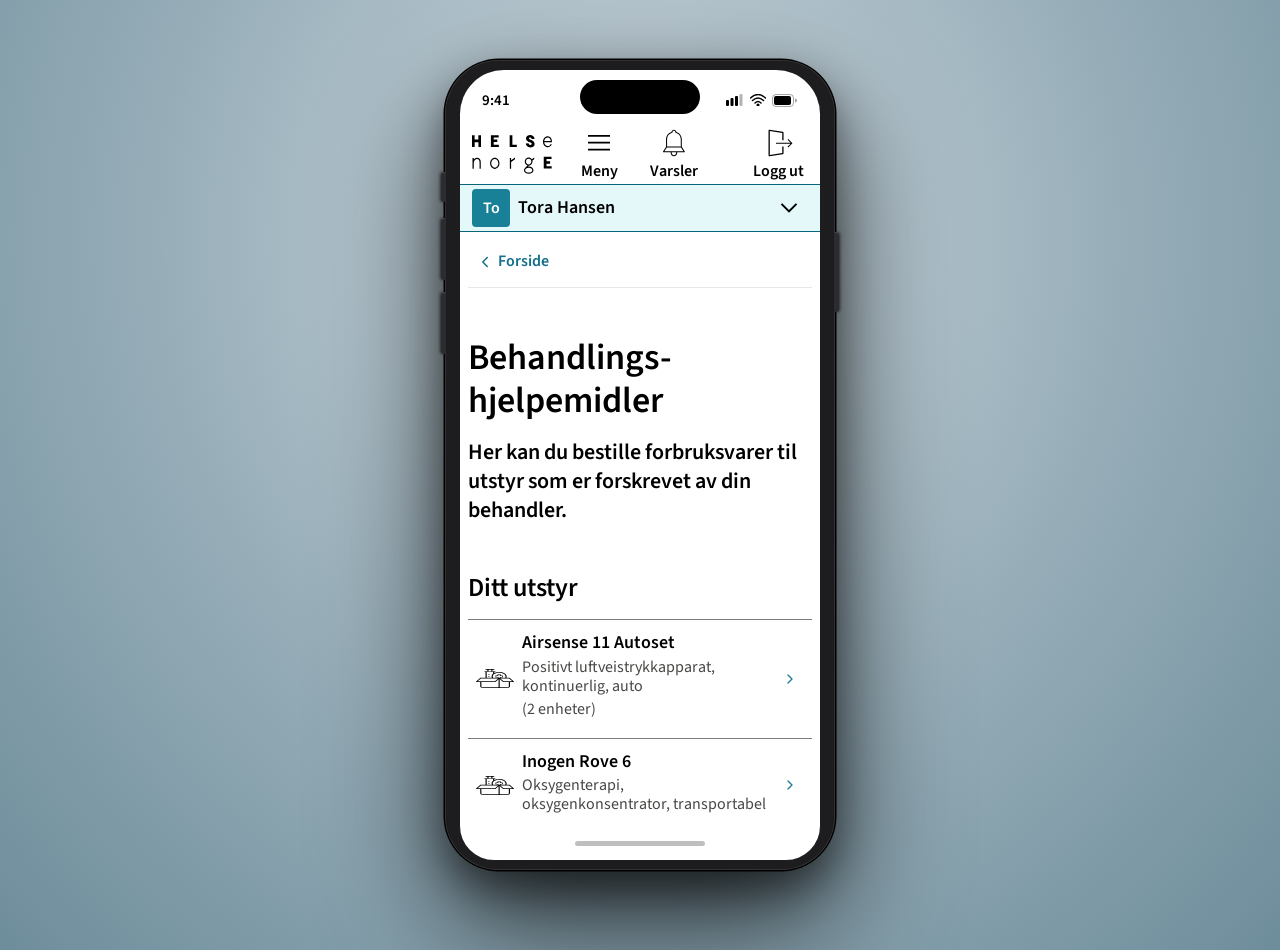
==== commit f4dbcdb4: "Update order confirmation heading and delivery text Co-Authored-By: Claude Sonnet 4.6 <noreply@anthr" ====
--- a/behandlingshjelpemidler/index.html
+++ b/behandlingshjelpemidler/index.html
@@ -458,9 +458,8 @@
 .confirm-table tr:last-child td { border-bottom: none; }
 .confirm-table td:last-child { white-space: nowrap; }
 .confirm-table-flat { width: 100%; border-collapse: collapse; margin-bottom: var(--space-s); }
-.confirm-table-flat th { background: #F5F3F3; border: 1px solid #989693; padding: 8px 12px; font: 700 20px/24px 'Source Sans Pro', sans-serif; color: #000; text-align: left; vertical-align: bottom; }
-.confirm-table-flat th:last-child { width: 1%; white-space: nowrap; }
-.confirm-table-flat td:last-child { white-space: nowrap; }
+.confirm-table-flat th { background: #F5F3F3; border: 1px solid #989693; padding: 8px 12px; font: 400 16px/normal 'Source Sans Pro', sans-serif; color: #000; text-align: left; vertical-align: bottom; }
+.confirm-table-flat .col-qty { width: 1%; white-space: nowrap; }
 .confirm-table-flat td { background: #fff; border: 1px solid #989693; padding: 8px 12px; font: 400 16px/normal 'Source Sans Pro', sans-serif; color: #000; vertical-align: top; }
 
 .summary-section {
@@ -888,7 +887,7 @@
             <div class="equip-list__label">
               <div class="equip-list__name">Airsense 11 Autoset</div>
               <div class="equip-list__model">Positivt luftveistrykkapparat, kontinuerlig, auto</div>
-              <div class="equip-list__units">2 enheter</div>
+              <div class="equip-list__units">(2 enheter)</div>
             </div>
           </div>
           <div class="equip-list__chevron"><svg viewBox="0 0 24 24" width="16" height="16" fill="none" stroke="#188097" stroke-width="2" stroke-linecap="round" stroke-linejoin="round" aria-hidden="true"><polyline points="9 18 15 12 9 6"/></svg></div>
@@ -1790,6 +1789,7 @@
     addr = [gate, line2].filter(Boolean).join('<br>') || 'Adresse ikke utfylt';
   }
   const comment = document.getElementById('orderComment').value.trim();
+  const telefon = document.getElementById('delivTelefon').value.trim();
 
   let rows = '';
   let hasItems = false;
@@ -1798,13 +1798,13 @@
       const qty = orderState.quantities[eq.id][i] || 0;
       if (qty > 0) {
         hasItems = true;
-        rows += `<tr><td>${c.name} til ${eq.model}</td><td>${qty}</td></tr>`;
+        rows += `<tr><td>${c.name} til ${eq.model}</td><td class="col-qty">${qty}</td></tr>`;
       }
     });
   });
   let itemsHtml = `
     <table class="confirm-table-flat">
-      <thead><tr><th>Forbruksvare</th><th>Antall</th></tr></thead>
+      <thead><tr><th>Forbruksvare</th><th class="col-qty">Antall</th></tr></thead>
       <tbody>${rows}</tbody>
     </table>`;
 
@@ -1815,10 +1815,11 @@
     </div>`;
   }
 
-  const deliveryHtml = `<div class="summary-section"><div class="summary-section__header">Levering</div><div class="summary-section__body">${addr}</div></div>`;
-  const commentHtml = comment ? `<div class="summary-section"><div class="summary-section__header">Kommentar</div><div class="summary-section__body">${comment}</div></div>` : '';
-
-  document.getElementById('step4Content').innerHTML = itemsHtml + deliveryHtml + commentHtml;
+  const deliveryHtml = `<table class="confirm-table-flat"><thead><tr><th>Levering</th></tr></thead><tbody><tr><td>${addr}</td></tr></tbody></table>`;
+  const telefonHtml = telefon ? `<table class="confirm-table-flat"><thead><tr><th>Telefon</th></tr></thead><tbody><tr><td>${telefon}</td></tr></tbody></table>` : '';
+  const commentHtml = comment ? `<table class="confirm-table-flat"><thead><tr><th>Kommentar</th></tr></thead><tbody><tr><td>${comment}</td></tr></tbody></table>` : '';
+
+  document.getElementById('step4Content').innerHTML = itemsHtml + deliveryHtml + telefonHtml + commentHtml;
 }
 
 // ── Submit order ───────────────────────────────────────────
@@ -1886,14 +1887,14 @@
 
 function showConfirmation(orderId, delivery) {
   const panel = document.getElementById('orderConfirmation');
-  document.getElementById('confirmationHeading').innerHTML = `Bestilling ${orderId} er mottatt`;
+  document.getElementById('confirmationHeading').innerHTML = `Bestilling er mottatt`;
   let msg;
   if (delivery === 'hentes') {
     const pickup = new Date();
     pickup.setDate(pickup.getDate() + 2);
     msg = `Kan hentes fra ${formatNorwegianDate(pickup)}<br>Behandlingshjelpemiddelsentralen<br>Kirkeveien 123, Trondheim<br>Åpningstid 08:00–17:00<br>Telefon: 987 65 432`;
   } else {
-    msg = 'Denne pakkes og sendes innen 1-3 arbeidsdager. Denne meldingen forsvinner når bestillingen er levert.';
+    msg = 'Ordre pakkes og sendes vanligvis innen 1-2 arbeidsdager.';
   }
   document.getElementById('confirmationText').innerHTML = msg;
   panel.style.display = 'flex';
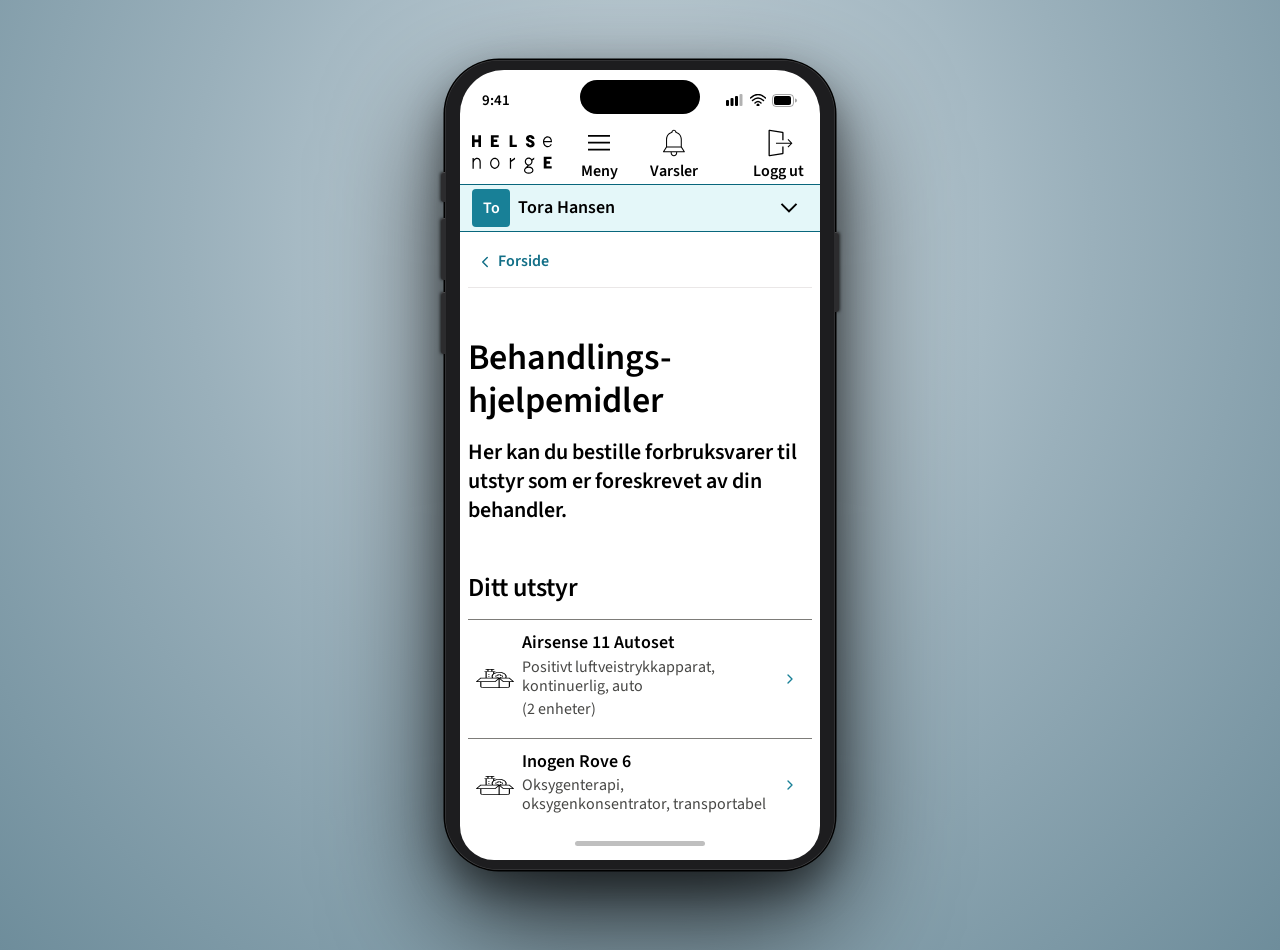
==== commit ea789952: "Remove line break in confirmation message body text Co-Authored-By: Claude Sonnet 4.6 <noreply@anthr" ====
--- a/behandlingshjelpemidler/index.html
+++ b/behandlingshjelpemidler/index.html
@@ -859,7 +859,7 @@
 
     <div class="page-title"><h1>Behandlings&shy;hjelpemidler</h1></div>
     <div class="sp-s"></div>
-    <p class="page-intro">Her kan du bestille forbruksvarer til utstyr som er forskrevet av din behandler.</p>
+    <p class="page-intro">Her kan du bestille forbruksvarer til utstyr som er foreskrevet av din behandler.</p>
     <div class="sp-s"></div>
 
     <!-- Order confirmation (shown after submit, persists until delivered) -->
@@ -1176,7 +1176,7 @@
       <h2 class="order-step__title">Kommentar til bestilling</h2>
       <div class="form-field">
         <label for="orderComment">Vil du legge inn en kommentar?<br><span class="field-tag field-tag--optional">Valgfritt</span></label>
-        <textarea id="orderComment" rows="5" placeholder="Legg til eventuell kommentar til leverandøren…"></textarea>
+        <textarea id="orderComment" rows="5" placeholder="Legg til eventuell kommentar til BHM-enheten..."></textarea>
       </div>
       <button class="btn-primary" onclick="goToStep(4)">
         Neste
@@ -1887,15 +1887,11 @@
 
 function showConfirmation(orderId, delivery) {
   const panel = document.getElementById('orderConfirmation');
-  document.getElementById('confirmationHeading').innerHTML = `Bestilling er mottatt`;
-  let msg;
-  if (delivery === 'hentes') {
-    const pickup = new Date();
-    pickup.setDate(pickup.getDate() + 2);
-    msg = `Kan hentes fra ${formatNorwegianDate(pickup)}<br>Behandlingshjelpemiddelsentralen<br>Kirkeveien 123, Trondheim<br>Åpningstid 08:00–17:00<br>Telefon: 987 65 432`;
-  } else {
-    msg = 'Ordre pakkes og sendes vanligvis innen 1-2 arbeidsdager.';
-  }
+  document.getElementById('confirmationHeading').innerHTML = 'Bestilling er mottatt';
+  const contact = 'Dersom du har sp\u00f8rsm\u00e5l om din bestilling kan du kontakte Regional enhet for behandlings\u00adhjelpe\u00admidler. Tel: 72 57 63 00';
+  const msg = delivery === 'hentes'
+    ? 'Du vil f\u00e5 beskjed n\u00e5r ordren er klar til henting. ' + contact
+    : 'Ordren sendes vanligvis innen 1-2 arbeidsdager. ' + contact;
   document.getElementById('confirmationText').innerHTML = msg;
   panel.style.display = 'flex';
 }
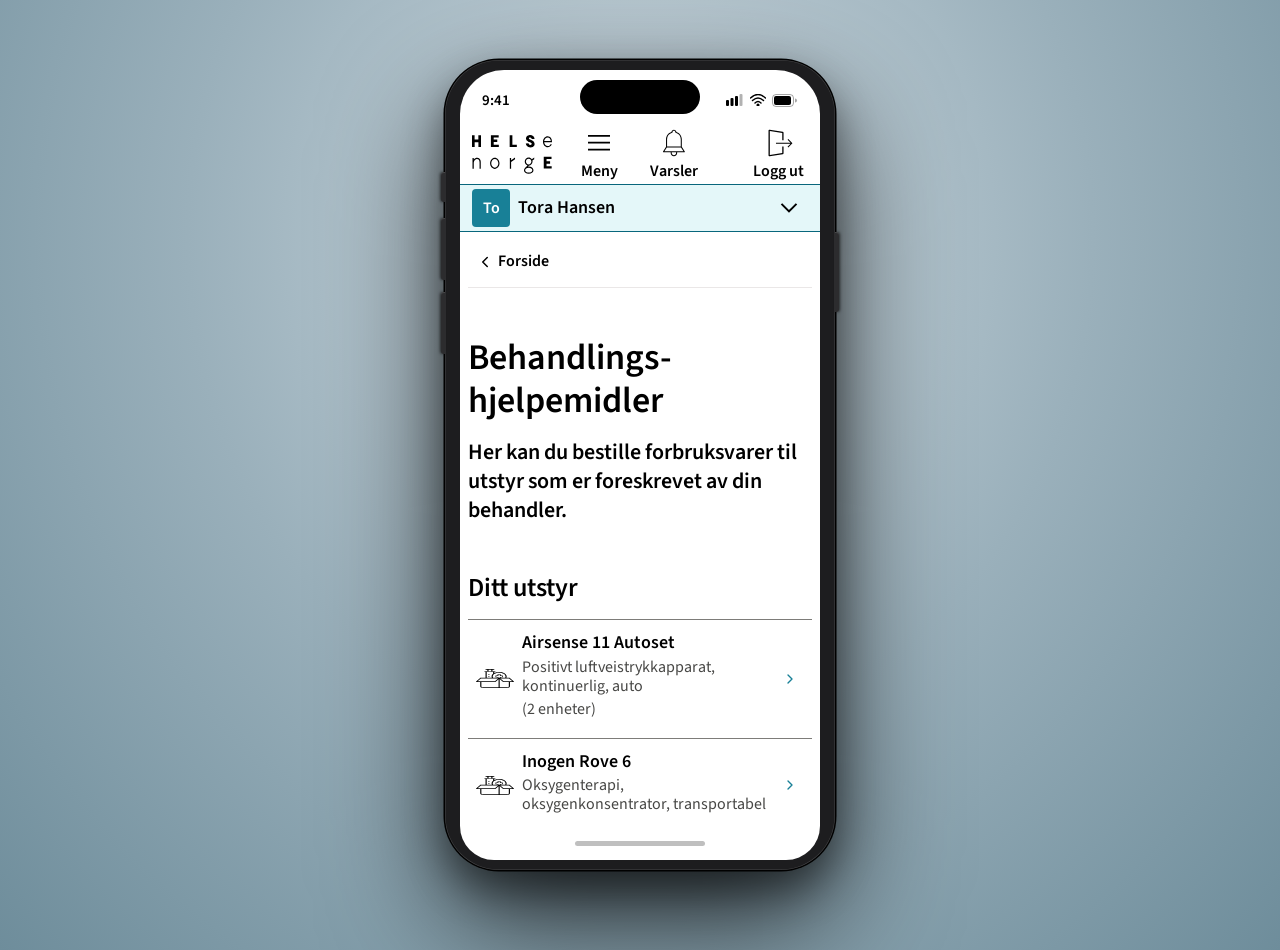
==== commit ab349d51: "Change confirmation to success message, rename to Aktive bestillinger" ====
--- a/behandlingshjelpemidler/index.html
+++ b/behandlingshjelpemidler/index.html
@@ -5,6 +5,7 @@
 <meta name="viewport" content="width=device-width, initial-scale=1.0">
 <title>Behandlingshjelpemidler – Helsenorge</title>
 <link href="https://fonts.googleapis.com/css2?family=Source+Sans+3:wght@400;600;700&family=Source+Sans+Pro:wght@400;600;700&display=swap" rel="stylesheet">
+<link rel="icon" type="image/svg+xml" href="favicon.svg">
 <script src="https://mcp.figma.com/mcp/html-to-design/capture.js" async></script>
 <style>
 :root {
@@ -146,7 +147,7 @@
   display: flex; gap: var(--space-xs); padding: var(--space-xs) var(--space-s); align-items: flex-start;
 }
 .notification-panel--info    { background: var(--color-notification-background-info); border: 2px solid var(--color-notification-border-info); border-radius: var(--radius-s); box-shadow: 4px 4px 6px 0px rgba(0,0,0,0.15); gap: 4px; padding: 8px 8px 12px 8px; }
-.notification-panel--success { background: var(--color-notification-background-success); border-left: 4px solid var(--color-notification-border-success); }
+.notification-panel--success { background: var(--color-notification-background-success); border: 2px solid var(--color-notification-border-success); border-radius: var(--radius-s); box-shadow: 4px 4px 6px 0px rgba(0,0,0,0.15); gap: 8px; padding: 8px 8px 12px 12px; }
 .notification-panel--warning { background: var(--color-notification-background-warning); border-left: 4px solid var(--color-notification-border-warning); }
 .notification-panel--error   { background: #FFF2EA; border: 2px solid #A31F0E; border-radius: 4px; box-shadow: 4px 4px 6px 0px rgba(0,0,0,0.15); gap: 4px; padding: 8px 8px 12px 8px; }
 .notification-panel__icon { width: 24px; height: 24px; flex-shrink: 0; margin-top: 2px; }
@@ -312,7 +313,7 @@
 .order-nav__back {
   display: flex; align-items: center; gap: var(--space-3xs);
   background: none; border: none; cursor: pointer;
-  color: var(--color-action-text-onlight); font: var(--mobile-sublabel); padding: var(--space-2xs);
+  color: var(--color-base-text-onlight); font: var(--mobile-sublabel); padding: var(--space-2xs);
   border-radius: var(--radius-s);
 }
 .order-nav__back:hover { background: var(--color-action-background-transparent-onlight-hover); }
@@ -387,19 +388,24 @@
 .order-step__optional { font: var(--mobile-sublabel-subdued); color: var(--color-disabled-text); margin-top: calc(-1 * var(--space-3xs)); }
 
 /* Per-machine section in Step 1 */
-.order-machine { width: 100%; border: 1px solid #7D7C79; background: #F5F3F3; overflow: hidden; }
-.order-machine + .order-machine { margin-top: 8px; }
+.order-machine { width: 100%; border-top: 1px solid #7D7C79; border-bottom: 1px solid #7D7C79; margin-bottom: -1px; background: #fff; }
+.order-machine--open { background: #F5F3F3; }
 .order-machine__header {
   display: flex; align-items: center;
   padding: 8px;
-  background: #EAE7E7;
-  border-bottom: 1px solid #fff;
-}
+  cursor: pointer; background: transparent;
+  border: none; border-bottom: 0 solid #fff; width: 100%; text-align: left;
+}
+.order-machine--open .order-machine__header { border-bottom: 1px solid #fff; }
 .order-machine__icon { width: 38px; height: 38px; flex-shrink: 0; object-fit: contain; }
 .order-machine__info { flex: 1; min-width: 0; padding: 12px 0 12px 8px; }
 .order-machine__label { font: 600 18px/1.2 'Source Sans Pro', sans-serif; color: #000; }
 .order-machine__type { font: 400 16px/1.2 'Source Sans Pro', sans-serif; color: #474745; margin-top: 2px; }
+.order-machine__chevron { width: 44px; display: flex; align-items: center; justify-content: center; flex-shrink: 0; }
+.order-machine__chevron-icon { transition: transform 0.2s; }
+.order-machine--open .order-machine__chevron-icon { transform: rotate(180deg); }
 .order-machine__body { display: flex; flex-direction: column; background: #fff; padding: 12px 16px 32px 14px; }
+.order-machine--closed .order-machine__body { display: none; }
 
 .order-consumable-row {
   display: flex; align-items: center; gap: var(--space-xs);
@@ -642,6 +648,8 @@
 .history-card__toggle-text { flex: 1; min-width: 0; padding: 4px 0; }
 .history-card__title { font: 400 1.125rem/1.2 'Source Sans Pro', sans-serif; color: var(--color-base-text-onlight); }
 .history-card__date  { font: 400 1.125rem/1.2 'Source Sans Pro', sans-serif; color: var(--color-base-text-onlight); }
+.history-card__toggle-text { display: flex; flex-direction: column; }
+.history-card__date--top { order: -1; color: #62625f; }
 .history-card__chevron-wrap {
   display: flex; align-items: center; justify-content: center;
   width: 44px; min-height: 48px; flex-shrink: 0;
@@ -863,11 +871,13 @@
     <div class="sp-s"></div>
 
     <!-- Order confirmation (shown after submit, persists until delivered) -->
-    <div id="orderConfirmation" class="notification-panel notification-panel--info" role="status" style="display:none">
-      <svg width="22" height="22" viewBox="0 0 22 22" aria-hidden="true" style="flex-shrink:0;margin-top:3px;"><circle cx="11" cy="11" r="11" fill="#08667C"/><circle cx="11" cy="6.5" r="1.5" fill="white"/><rect x="9.5" y="10" width="3" height="7" rx="1.5" fill="white"/></svg>
-      <div class="notification-panel__body" style="padding: 2px 8px 0 0;">
-        <p id="confirmationHeading" style="font: var(--mobile-sublabel); color: var(--color-base-text-onlight);"></p>
-        <p id="confirmationText" style="font: var(--mobile-image-caption); color: var(--color-base-text-onlight); margin-top: 4px;"></p>
+    <div id="orderConfirmation" class="notification-panel notification-panel--success" role="status" style="display:none">
+      <div style="flex-shrink:0;width:48px;height:48px;display:flex;align-items:center;justify-content:center;">
+        <svg width="32" height="32" viewBox="0 0 32 32" fill="none" aria-hidden="true"><circle cx="16" cy="16" r="16" fill="#078141"/><path d="M8 17l6 6 10-11" stroke="white" stroke-width="2" stroke-linecap="round" stroke-linejoin="round"/></svg>
+      </div>
+      <div class="notification-panel__body" style="padding: 8px 8px 0 0;">
+        <p id="confirmationHeading" style="font: 600 18px/26px 'Source Sans Pro', sans-serif; color: #000;"></p>
+        <p id="confirmationText" style="font: 400 18px/26px 'Source Sans Pro', sans-serif; color: #000;"></p>
       </div>
     </div>
 
@@ -992,15 +1002,17 @@
 
     <div class="sp-xl"></div>
 
-    <!-- ── ORDER HISTORY ── -->
-    <h2 class="section-h2">Siste bestilling</h2>
+    <!-- ── ACTIVE ORDERS ── -->
+    <h2 class="section-h2">Aktive bestillinger</h2>
     <div class="sp-s"></div>
 
     <div class="order-card" id="sistebestilling">
       <button class="order-card__toggle" onclick="toggleOrderCard(this)" aria-expanded="false">
         <div class="order-card__main">
-          <div class="order-card__title">Forbruksmateriell</div>
-          <div class="order-card__subtitle">Bestilt: 12.10.2024</div>
+          <div class="history-card__toggle-text">
+            <div class="history-card__date">Airsense 11 Autoset</div>
+            <div class="history-card__date history-card__date--top">12.10.2024</div>
+          </div>
         </div>
         <div class="order-card__chevron-wrap">
           <img src="[data-uri]" alt="">
@@ -1010,9 +1022,10 @@
         <div class="duolist">
           <div class="duolist__row"><span class="duolist__key">Produktnavn</span><span class="duolist__value">Airsense 11 Autoset</span></div>
           <div class="duolist__row"><span class="duolist__key">Type</span><span class="duolist__value">Positivt luftveistrykkapparat, kontinuerlig, auto</span></div>
-          <div class="duolist__row"><span class="duolist__key">Serienummer</span><span class="duolist__value">23244159084</span></div>
           <div class="duolist__row"><span class="duolist__key">Bestilt</span><span class="duolist__value">12.10.2024</span></div>
-          <div class="duolist__row"><span class="duolist__key">Levert</span><span class="duolist__value">16.10.2024</span></div>
+          <div class="duolist__row"><span class="duolist__key">Leveransemåte</span><span class="duolist__value">Hentes</span></div>
+          <div class="duolist__row"><span class="duolist__key">Status</span><span class="duolist__value">Til pakking</span></div>
+          <div class="duolist__row"><span class="duolist__key">Ved spørsmål kontakt</span><span class="duolist__value">Regional enhet for behandlingshjelpemidler. Tel: 72 57 63 00</span></div>
         </div>
         <table class="confirm-table">
           <thead><tr><th>Forbruksvare</th><th>Antall</th></tr></thead>
@@ -1212,20 +1225,22 @@
     <div class="order-nav">
       <button class="order-nav__back" onclick="showFront()">
         <svg viewBox="0 0 24 24" fill="none" stroke="currentColor" stroke-width="2" stroke-linecap="round" stroke-linejoin="round"><polyline points="15 18 9 12 15 6"/></svg>
-        Tilbake
+        Behandlingshjelpemidler
       </button>
     </div>
 
     <div class="sp-m"></div>
-    <h2 class="section-h2">Bestillingshistorikk</h2>
-    <div class="sp-s"></div>
+    <h2 style="width:344px; font: 600 2.25rem/120% 'Source Sans Pro', sans-serif; color: var(--color-base-text-onlight);">Bestillingshistorikk</h2>
+    <div class="sp-xs"></div>
+    <p class="page-intro">Her finner du de 5 siste bestillingene av forbruksmateriell til ditt utstyr.</p>
+    <div class="sp-xl"></div>
 
     <!-- History accordions -->
     <div class="history-card">
       <button class="history-card__toggle" onclick="toggleHistoryCard(this)" aria-expanded="false">
         <div class="history-card__toggle-text">
-          <div class="history-card__title">Forbruksmateriell</div>
-          <div class="history-card__date">Bestilt: 12.10.2024</div>
+<div class="history-card__date">Airsense 11 Autoset</div>
+          <div class="history-card__date history-card__date--top">12.10.2024</div>
         </div>
         <div class="history-card__chevron-wrap"><img src="[data-uri]" alt=""></div>
       </button>
@@ -1233,7 +1248,6 @@
         <div class="duolist">
           <div class="duolist__row"><span class="duolist__key">Produktnavn</span><span class="duolist__value">Airsense 11 Autoset</span></div>
           <div class="duolist__row"><span class="duolist__key">Type</span><span class="duolist__value">Positivt luftveistrykkapparat, kontinuerlig, auto</span></div>
-          <div class="duolist__row"><span class="duolist__key">Serienummer</span><span class="duolist__value">23244159084</span></div>
           <div class="duolist__row"><span class="duolist__key">Bestilt</span><span class="duolist__value">12.10.2024</span></div>
           <div class="duolist__row"><span class="duolist__key">Levert</span><span class="duolist__value">16.10.2024</span></div>
         </div>
@@ -1251,8 +1265,9 @@
     <div class="history-card">
       <button class="history-card__toggle" onclick="toggleHistoryCard(this)" aria-expanded="false">
         <div class="history-card__toggle-text">
-          <div class="history-card__title">Forbruksmateriell</div>
-          <div class="history-card__date">Bestilt: 04.08.2024</div>
+<div class="history-card__date">OmniPod DASH PDM</div>
+          <div class="history-card__date">Airsense 11 Autoset</div>
+          <div class="history-card__date history-card__date--top">04.08.2024</div>
         </div>
         <div class="history-card__chevron-wrap"><img src="[data-uri]" alt=""></div>
       </button>
@@ -1260,7 +1275,6 @@
         <div class="duolist">
           <div class="duolist__row"><span class="duolist__key">Produktnavn</span><span class="duolist__value">OmniPod DASH PDM</span></div>
           <div class="duolist__row"><span class="duolist__key">Type</span><span class="duolist__value">Infusjon, pumpe, insulin, bærbar</span></div>
-          <div class="duolist__row"><span class="duolist__key">Serienummer</span><span class="duolist__value">040500-18348</span></div>
           <div class="duolist__row"><span class="duolist__key">Bestilt</span><span class="duolist__value">04.08.2024</span></div>
           <div class="duolist__row"><span class="duolist__key">Levert</span><span class="duolist__value">08.08.2024</span></div>
         </div>
@@ -1272,14 +1286,28 @@
             <tr><td>CGM sensor</td><td>4</td></tr>
           </tbody>
         </table>
+        <div style="border-top: 1px solid #D6D4D3;"></div>
+        <div class="duolist">
+          <div class="duolist__row"><span class="duolist__key">Produktnavn</span><span class="duolist__value">Airsense 11 Autoset</span></div>
+          <div class="duolist__row"><span class="duolist__key">Type</span><span class="duolist__value">Positivt luftveistrykkapparat, kontinuerlig, auto</span></div>
+          <div class="duolist__row"><span class="duolist__key">Bestilt</span><span class="duolist__value">04.08.2024</span></div>
+          <div class="duolist__row"><span class="duolist__key">Levert</span><span class="duolist__value">08.08.2024</span></div>
+        </div>
+        <table class="confirm-table">
+          <thead><tr><th>Forbruksvare</th><th>Antall</th></tr></thead>
+          <tbody>
+            <tr><td>Filter inntak pasient Resmed Air 11 standard [Frp 2 stk/pk]</td><td>2</td></tr>
+            <tr><td>Vannkammer fuktekammer CPAP HumidAir 11</td><td>1</td></tr>
+          </tbody>
+        </table>
       </div>
     </div>
 
     <div class="history-card">
       <button class="history-card__toggle" onclick="toggleHistoryCard(this)" aria-expanded="false">
         <div class="history-card__toggle-text">
-          <div class="history-card__title">Forbruksmateriell</div>
-          <div class="history-card__date">Bestilt: 15.05.2024</div>
+<div class="history-card__date">Permobil M3 Corpus</div>
+          <div class="history-card__date history-card__date--top">15.05.2024</div>
         </div>
         <div class="history-card__chevron-wrap"><img src="[data-uri]" alt=""></div>
       </button>
@@ -1287,7 +1315,6 @@
         <div class="duolist">
           <div class="duolist__row"><span class="duolist__key">Produktnavn</span><span class="duolist__value">Permobil M3 Corpus</span></div>
           <div class="duolist__row"><span class="duolist__key">Type</span><span class="duolist__value">Rullestol, elektrisk, utendørs</span></div>
-          <div class="duolist__row"><span class="duolist__key">Serienummer</span><span class="duolist__value">PM3-20240312</span></div>
           <div class="duolist__row"><span class="duolist__key">Bestilt</span><span class="duolist__value">15.05.2024</span></div>
           <div class="duolist__row"><span class="duolist__key">Levert</span><span class="duolist__value">20.05.2024</span></div>
         </div>
@@ -1296,6 +1323,73 @@
           <tbody>
             <tr><td>Batteri, li-ion (sett)</td><td>1</td></tr>
             <tr><td>Setepute, trykkavlastende</td><td>1</td></tr>
+          </tbody>
+        </table>
+      </div>
+    </div>
+
+    <div class="history-card">
+      <button class="history-card__toggle" onclick="toggleHistoryCard(this)" aria-expanded="false">
+        <div class="history-card__toggle-text">
+<div class="history-card__date">EverFlo Q</div>
+          <div class="history-card__date history-card__date--top">22.03.2024</div>
+        </div>
+        <div class="history-card__chevron-wrap"><img src="[data-uri]" alt=""></div>
+      </button>
+      <div class="history-card__body" hidden>
+        <div class="duolist">
+          <div class="duolist__row"><span class="duolist__key">Produktnavn</span><span class="duolist__value">EverFlo Q</span></div>
+          <div class="duolist__row"><span class="duolist__key">Type</span><span class="duolist__value">Oksygenterapi, oksygenkonsentrator, stasjonær</span></div>
+          <div class="duolist__row"><span class="duolist__key">Bestilt</span><span class="duolist__value">22.03.2024</span></div>
+          <div class="duolist__row"><span class="duolist__key">Levert</span><span class="duolist__value">27.03.2024</span></div>
+        </div>
+        <table class="confirm-table">
+          <thead><tr><th>Forbruksvare</th><th>Antall</th></tr></thead>
+          <tbody>
+            <tr><td>Kateter oksygen nesekateter dobbelt 3 lpm 2,1 m Micro Flow voksen</td><td>4</td></tr>
+            <tr><td>Slange oksygen tilførselsslange "Crush resistant" 15,2 meter</td><td>1</td></tr>
+            <tr><td>Filter luftinntak oksygenkonsentrator Everflo grov 5 stk/pk</td><td>2</td></tr>
+          </tbody>
+        </table>
+      </div>
+    </div>
+
+    <div class="history-card">
+      <button class="history-card__toggle" onclick="toggleHistoryCard(this)" aria-expanded="false">
+        <div class="history-card__toggle-text">
+<div class="history-card__date">Airsense 11 Autoset</div>
+          <div class="history-card__date">Inogen Rove 6</div>
+          <div class="history-card__date history-card__date--top">18.02.2024</div>
+        </div>
+        <div class="history-card__chevron-wrap"><img src="[data-uri]" alt=""></div>
+      </button>
+      <div class="history-card__body" hidden>
+        <div class="duolist">
+          <div class="duolist__row"><span class="duolist__key">Produktnavn</span><span class="duolist__value">Airsense 11 Autoset</span></div>
+          <div class="duolist__row"><span class="duolist__key">Type</span><span class="duolist__value">Positivt luftveistrykkapparat, kontinuerlig, auto</span></div>
+          <div class="duolist__row"><span class="duolist__key">Bestilt</span><span class="duolist__value">18.02.2024</span></div>
+          <div class="duolist__row"><span class="duolist__key">Levert</span><span class="duolist__value">22.02.2024</span></div>
+        </div>
+        <table class="confirm-table">
+          <thead><tr><th>Forbruksvare</th><th>Antall</th></tr></thead>
+          <tbody>
+            <tr><td>Slange CPAP m/varmetråd ClimateLine 11 CPAP Airsense 11</td><td>1</td></tr>
+            <tr><td>Vannkammer fuktekammer CPAP HumidAir 11</td><td>1</td></tr>
+            <tr><td>Filter inntak pasient Resmed Air 11 standard [Frp 2 stk/pk]</td><td>2</td></tr>
+          </tbody>
+        </table>
+        <div style="border-top: 1px solid #D6D4D3;"></div>
+        <div class="duolist">
+          <div class="duolist__row"><span class="duolist__key">Produktnavn</span><span class="duolist__value">Inogen Rove 6</span></div>
+          <div class="duolist__row"><span class="duolist__key">Type</span><span class="duolist__value">Oksygenterapi, oksygenkonsentrator, transportabel</span></div>
+          <div class="duolist__row"><span class="duolist__key">Bestilt</span><span class="duolist__value">18.02.2024</span></div>
+          <div class="duolist__row"><span class="duolist__key">Levert</span><span class="duolist__value">22.02.2024</span></div>
+        </div>
+        <table class="confirm-table">
+          <thead><tr><th>Forbruksvare</th><th>Antall</th></tr></thead>
+          <tbody>
+            <tr><td>Kateter oksygen nesekateter dobbelt 3 lpm 2,1 m Micro Flow voksen</td><td>3</td></tr>
+            <tr><td>Kateter oksygen nesekateter dobbelt 6 lpm 1,2 m Low flow voksen</td><td>2</td></tr>
           </tbody>
         </table>
       </div>
@@ -1462,6 +1556,8 @@
   if (!eq) return;
   renderMachinePage(eq);
   document.getElementById('viewFront').hidden = true;
+  document.getElementById('viewOrder').hidden = true;
+  document.getElementById('viewHistory').hidden = true;
   document.getElementById('viewMachine').hidden = false;
   scrollTop();
 }
@@ -1475,11 +1571,11 @@
     const lastOrderHtml = c.lastOrder
       ? `<span class="consumable-status-row__last-order">Sist bestilt: ${c.lastOrder}</span>` : '';
     const badgeHtml = eq.deaktivert
-      ? `<span class="consumable-status-badge consumable-status-badge--no">${WAIT_SVG}kan ikke bestilles</span>`
+      ? `<span class="consumable-status-badge consumable-status-badge--wait">${WAIT_SVG}bestilling pågår</span>`
       : c.activeOrder
         ? `<span class="consumable-status-badge consumable-status-badge--wait">${WAIT_SVG}aktiv bestilling</span>`
         : unavailDate
-          ? `<span class="consumable-status-badge consumable-status-badge--wait">${WAIT_SVG}kan ikke bestilles</span>`
+          ? `<span class="consumable-status-badge consumable-status-badge--wait">${WAIT_SVG}bestilling pågår</span>`
           : `<span class="consumable-status-badge consumable-status-badge--ok">${OK_SVG}kan bestilles</span>`;
     return `
       <div class="consumable-status-row">
@@ -1657,17 +1753,21 @@
 
 function renderStep1(focusId) {
   const ICON = '[data-uri]';
+  const CHEVRON = `<svg class="order-machine__chevron-icon" width="24" height="24" viewBox="0 0 24 24" fill="none" xmlns="http://www.w3.org/2000/svg"><path d="M6 9L12 15L18 9" stroke="#000" stroke-width="2" stroke-linecap="round" stroke-linejoin="round"/></svg>`;
   let html = '';
   EQUIPMENT.forEach(eq => {
+    const isOpen = (focusId === null) || (eq.id === focusId);
+    const stateClass = isOpen ? 'order-machine--open' : 'order-machine--closed';
     html += `
-    <div class="order-machine" id="om-${eq.id}">
-      <div class="order-machine__header">
+    <div class="order-machine ${stateClass}" id="om-${eq.id}">
+      <button class="order-machine__header" onclick="toggleOrderMachine(this)" type="button">
         <img class="order-machine__icon" src="${ICON}" alt="">
         <div class="order-machine__info">
           <div class="order-machine__label">${eq.model}</div>
           <div class="order-machine__type">${eq.details.type}</div>
         </div>
-      </div>
+        <span class="order-machine__chevron">${CHEVRON}</span>
+      </button>
       <div class="order-machine__body">
         ${eq.consumables.map((c, i) => {
           const unavailDate = getUnavailableDate(eq.id, i, c);
@@ -1677,7 +1777,7 @@
           <div class="order-consumable-row__info">
             <div class="order-consumable-row__name">${c.name}</div>
             ${c.lastOrder ? `<div class="order-consumable-row__last-order">Sist bestilt: ${c.lastOrder}</div>` : ''}
-            <div class="order-consumable-row__unavailable">${WAIT_BADGE_SVG}kan ikke bestilles</div>
+            <div class="order-consumable-row__unavailable">${WAIT_BADGE_SVG}bestilling pågår</div>
           </div>
           <div class="qty-control">
             <button class="qty-btn" disabled aria-label="Reduser antall">−</button>
@@ -1706,6 +1806,14 @@
   document.getElementById('step1Content').innerHTML = html;
 }
 
+// ── Order machine expander ──────────────────────────────────
+function toggleOrderMachine(btn) {
+  const machine = btn.closest('.order-machine');
+  const willOpen = machine.classList.contains('order-machine--closed');
+  machine.classList.toggle('order-machine--open', willOpen);
+  machine.classList.toggle('order-machine--closed', !willOpen);
+}
+
 // ── Qty controls ───────────────────────────────────────────
 function changeQty(btn, eqId, idx, delta) {
   let val = (orderState.quantities[eqId][idx] || 0) + delta;
@@ -1851,7 +1959,7 @@
       if (!badge) return;
       const dateStr = formatNorwegianDate(orderedDates[key]);
       badge.className = 'consumable-status-badge consumable-status-badge--wait';
-      badge.innerHTML = WAIT_SVG + 'kan ikke bestilles';
+      badge.innerHTML = WAIT_SVG + 'bestilling pågår';
       let lastOrderSpan = rows[i].querySelector('.consumable-status-row__last-order');
       if (!lastOrderSpan) {
         lastOrderSpan = document.createElement('span');
